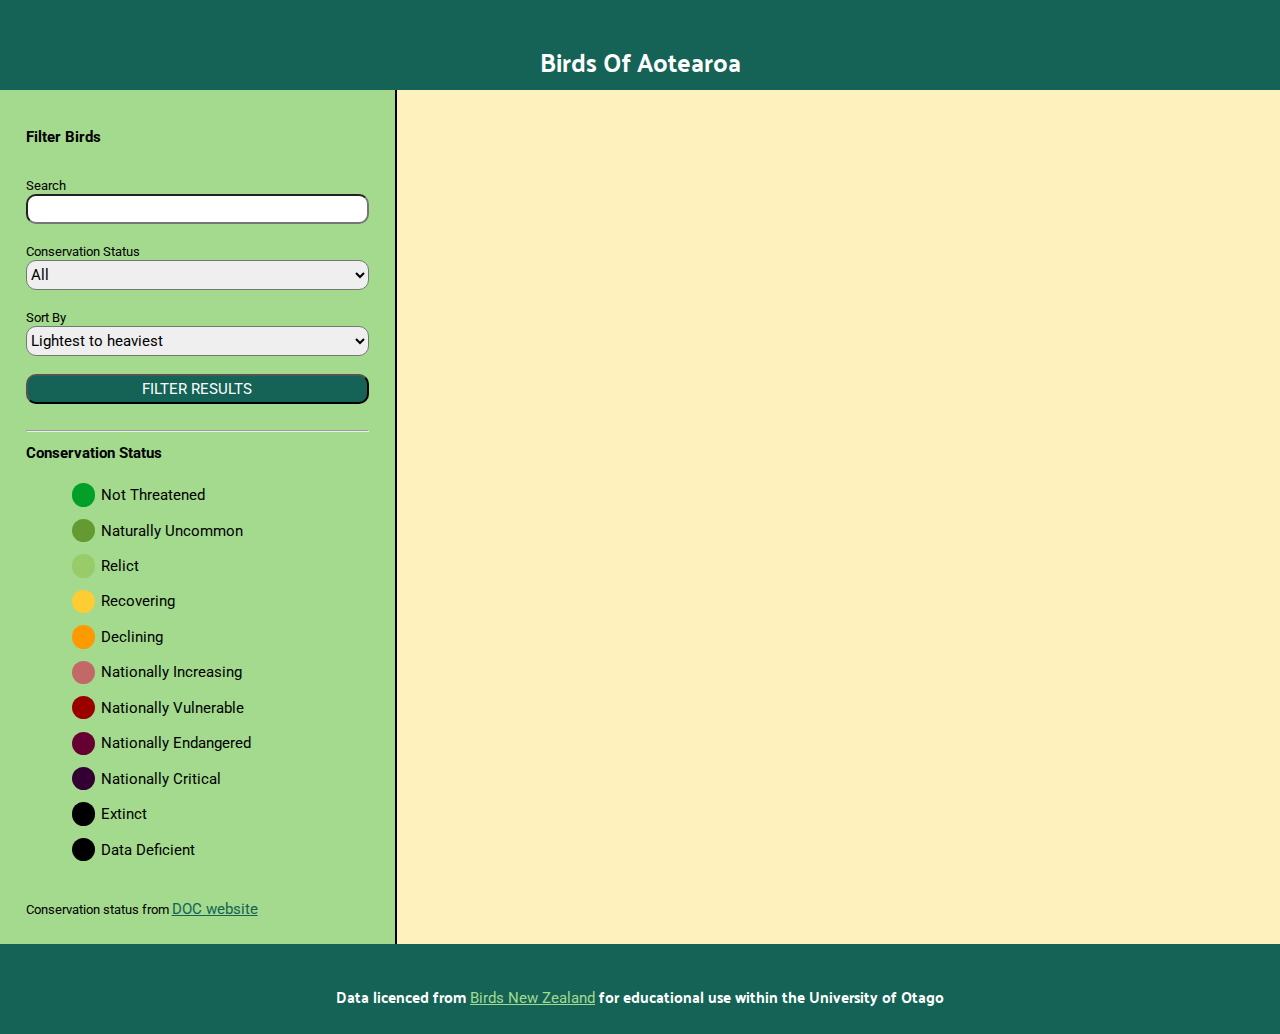
==== index-real.html @ c9251c70 "cleaning up all the code" ====
<!doctype html>

<head>
    <link rel="stylesheet" href="style-2.css">
    <title>Birds Of Aotearoa</title>
</head>

<body>
    <header>Birds Of Aotearoa</header>
    <div id="main">
        <div class="side-filter">
            <h2>Filter Birds</h2>

            <br>

            <label for="search-box">Search</label><br>
            <input type="text">

            <br><br>

            <label for="conservation-status">Conservation Status</label><br>
            <select name="conservation-status" id="conservation-status-selector">
                <option value="all">All</option>
                <option value="not-threatened">Not Threatened</option>
                <option value="naturally-uncommon">Naturally Uncommon</option>
                <option value="relict">Relict</option>
                <option value="recovering">Recovering</option>
                <option value="declining">Declining</option>
                <option value="nationally-increasing">Nationally Increasing</option>
                <option value="nationally-vulnerable">Nationally Vulnerable</option>
                <option value="nationally-endangered">Nationally Endangered</option>
                <option value="nationally-critical">Nationally Critical</option>
                <option value="extinct">Extinct</option>
                <option value="data-deficient">Data Deficient</option>
            </select>

            <br><br>

            <label for="sort-by">Sort By</label><br>
            <select name="sort-by" id="sort-by-selector">
                <option value="lightest-to-heaviest">Lightest to heaviest</option>
                <option value="heaviest-to-lightest">Heaviest to lightest</option>
                <option value="shortest-to-tallest">Shortest to tallest</option>
                <option value="tallest-to-shortest">Tallest to Shortest</option>
                <option value="alphabetical">Alphabetical</option>
            </select>

            <br><br>

            <button>FILTER RESULTS</button>

            <br><br>

            <hr>

            <h2>Conservation Status</h2>

            <ul class="conservation-status-list">
                <li>
                    <span class="badge" id="nt"></span>
                    Not Threatened
                </li>
                <li>
                    <span class="badge" id="nu"></span>
                    Naturally Uncommon
                </li>
                <li>
                    <span class="badge" id="r"></span>
                    Relict
                </li>
                <li>
                    <span class="badge" id="rec"></span>
                    Recovering
                </li>
                <li>
                    <span class="badge" id="d"></span>
                    Declining
                </li>
                <li>
                    <span class="badge" id="ni"></span>
                    Nationally Increasing
                </li>
                <li>
                    <span class="badge" id="nv"></span>
                    Nationally Vulnerable
                </li>
                <li>
                    <span class="badge" id="ne"></span>
                    Nationally Endangered
                </li>
                <li>
                    <span class="badge" id="nc"></span>
                    Nationally Critical
                </li>
                <li>
                    <span class="badge" id="ex"></span>
                    Extinct
                </li>
                <li>
                    <span class="badge" id="ex"></span>
                    Data Deficient
                </li>
            </ul>

            <br>

            <label for="conservation-location">Conservation status from <a href="https://www.doc.govt.nz">DOC website</a></label>

        </div>

        <section>

            

        </section>
    </div>
    <footer>Data licenced from <a href="https://www.birdsnz.org.nz">Birds New Zealand</a> for educational use within the
        University of Otago</footer>
</body>
---- style-2.css ----
/* 
    COLOUR PALLETTE
Dark brown - #F3C892
Lighter brown - #FFF1BD
Light Green - #A3DA8D
Darker Green - #146356

    FONTS
font-family: 'Palanquin Dark', sans-serif;
font-family: 'Roboto', sans-serif;
*/

@import url('https://fonts.googleapis.com/css2?family=Palanquin+Dark&family=Roboto&display=swap');


* {
    font-family: 'Roboto', sans-serif;
    font-size: 15px;
    box-sizing: border-box; 
   }

body {
     margin: 0;
     padding: 0;
   }

#main {
     display: flex;
     background-color: #FFF1BD;
     min-height: calc(100vh - 20vh);
   }

.side-filter {
    width: 31vw;
     background: #A3DA8D;
     order: -1;
     border-right: solid black 2px;
     margin-right: 2%;
    padding: 2% 2% 2% 2%;
   }

header, footer, article, nav, aside {
     padding: 1em;
   }

header, footer {
    height: 10vh;
    background: #146356;
    padding: 3%;
    color: white;
    text-align: center;
    font-family: 'Palanquin Dark', sans-serif;
   }

header{
    font-size: 25px;
   }

a{
    color: #A3DA8D;
}

/* SIDEBAR STYLING */

.side-filter a{
    color: #146356;
}

label{
    font-size: 12.5px;
}

input, select, button{
    width: 100%;
    border-radius: 10px;
    height: 30px;
}

button{
    background-color: #146356;
    color: white;
}

.conservation-status-list li {
    display: flex;
    align-items: center;
    padding: 2%;
}

.badge {
    border-radius: 50%;
    padding: 4%;
}
span {
    margin-right: 2%;
}

   /* CONSERVATION LABEL COLOURS */

#nt {
    background-color: #02a028;
}

#nu {
    background-color: #649a31;
}

#r {
    background-color: #99cb68;
}

#rec {
    background-color: #fecc33;
}

#d {
    background-color: #fe9a01;
}

#ni {
    background-color: #c26967;
}

#nv {
    background-color: #9b0000;
}

#ne {
    background-color: #660032;
}

#nc {
    background-color: #320033;
}

#ex {
    background-color: black;
}
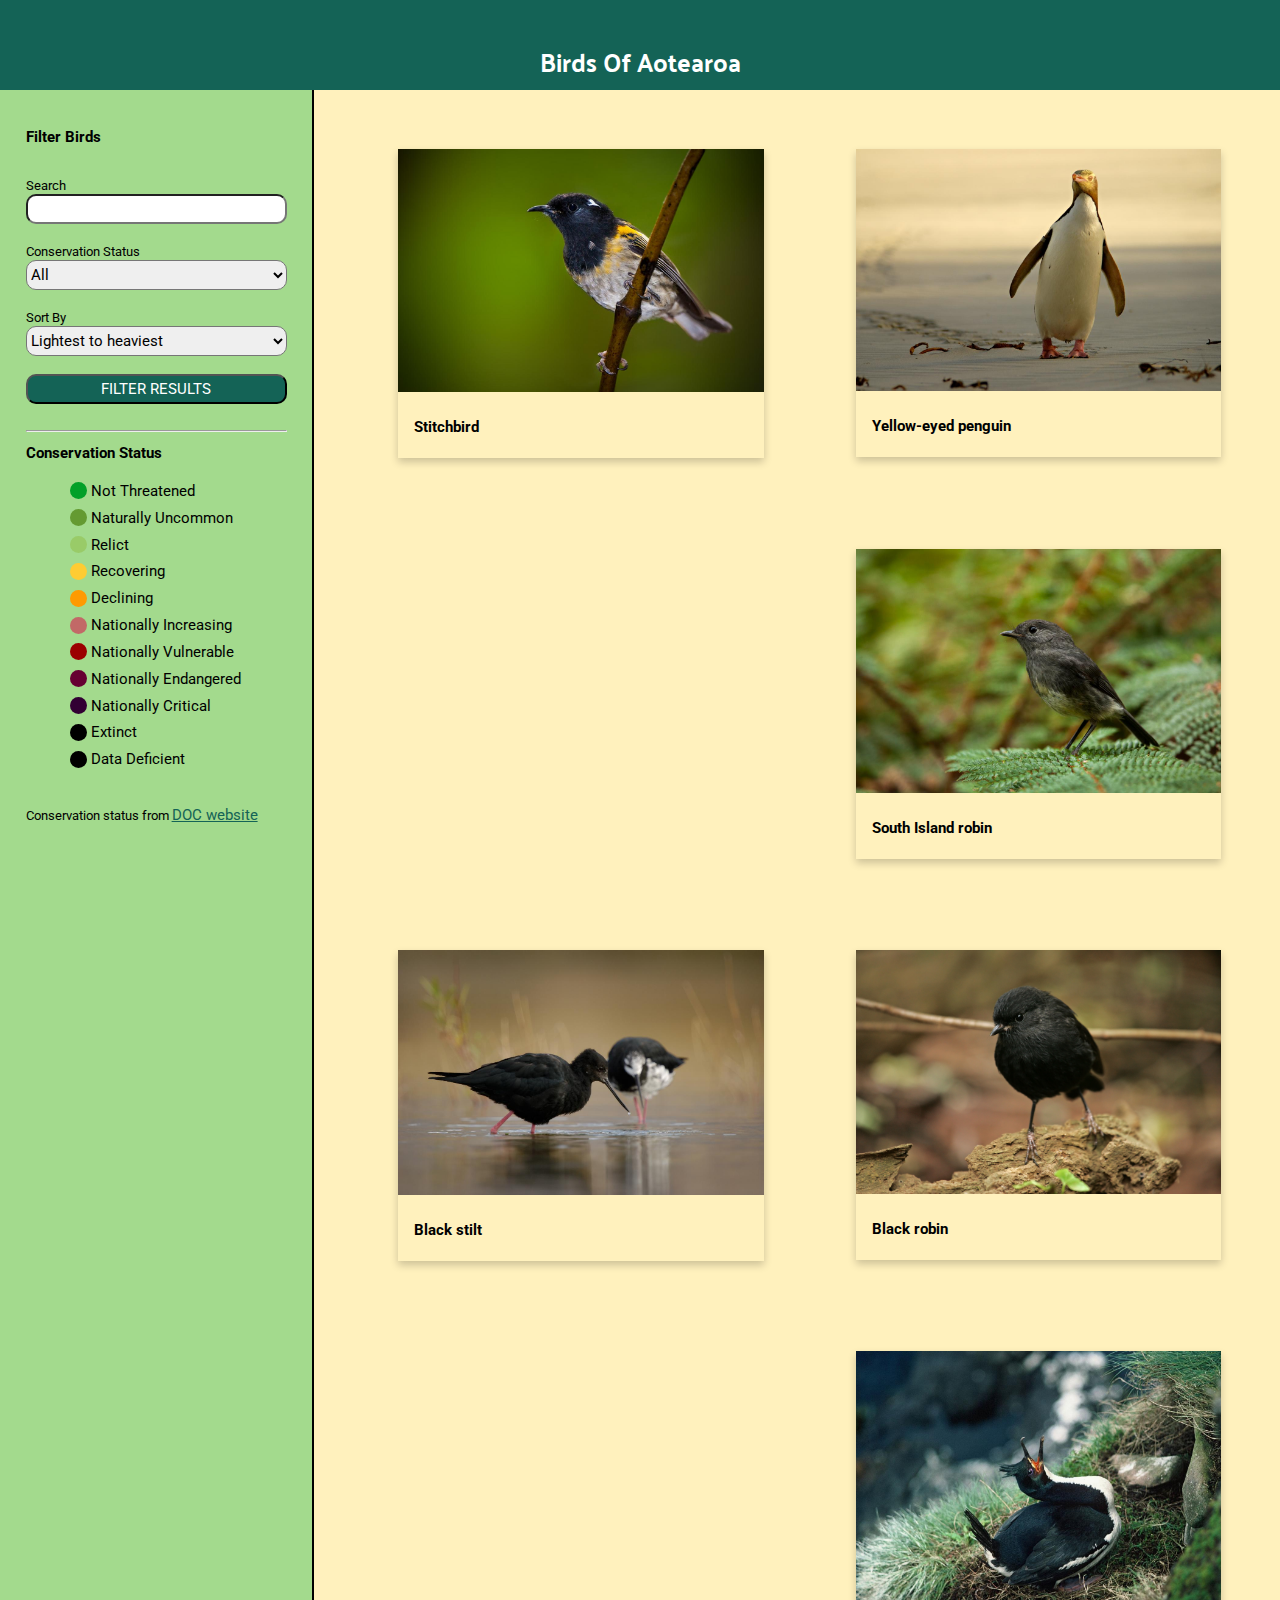
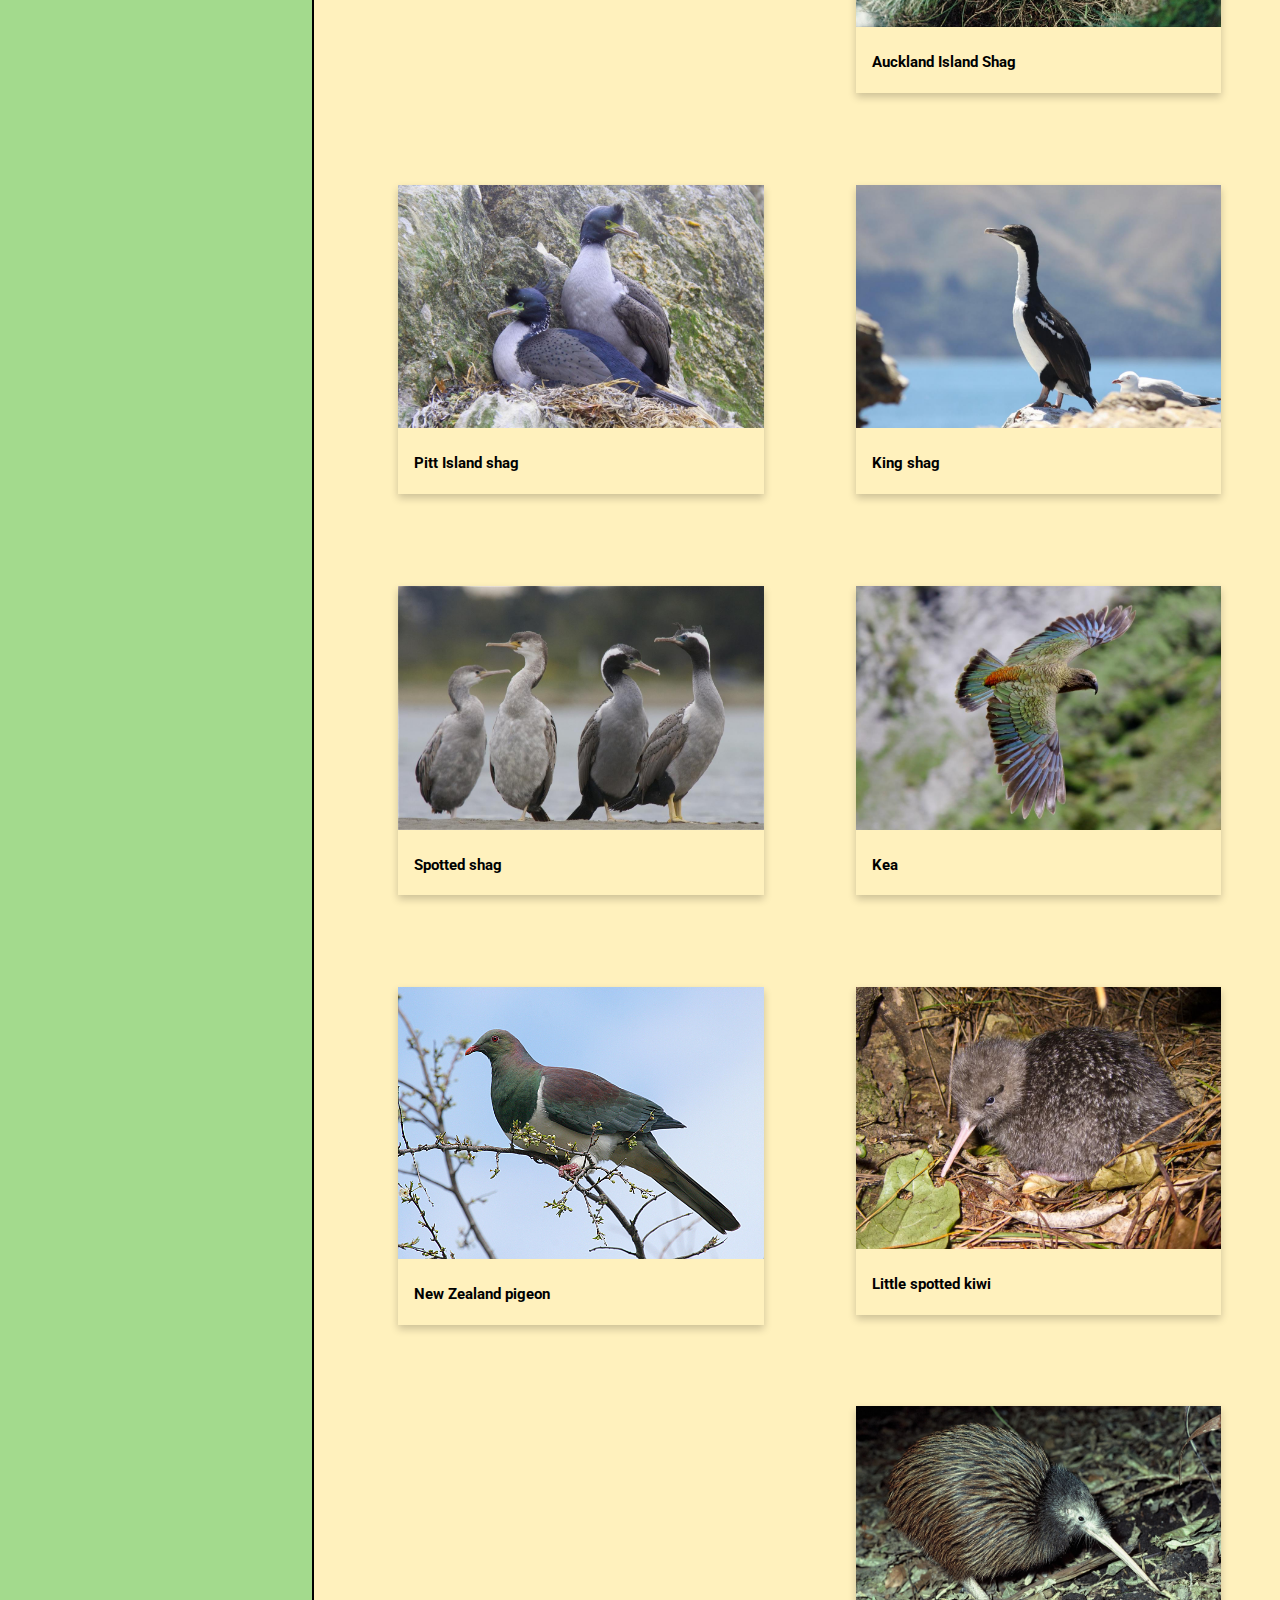
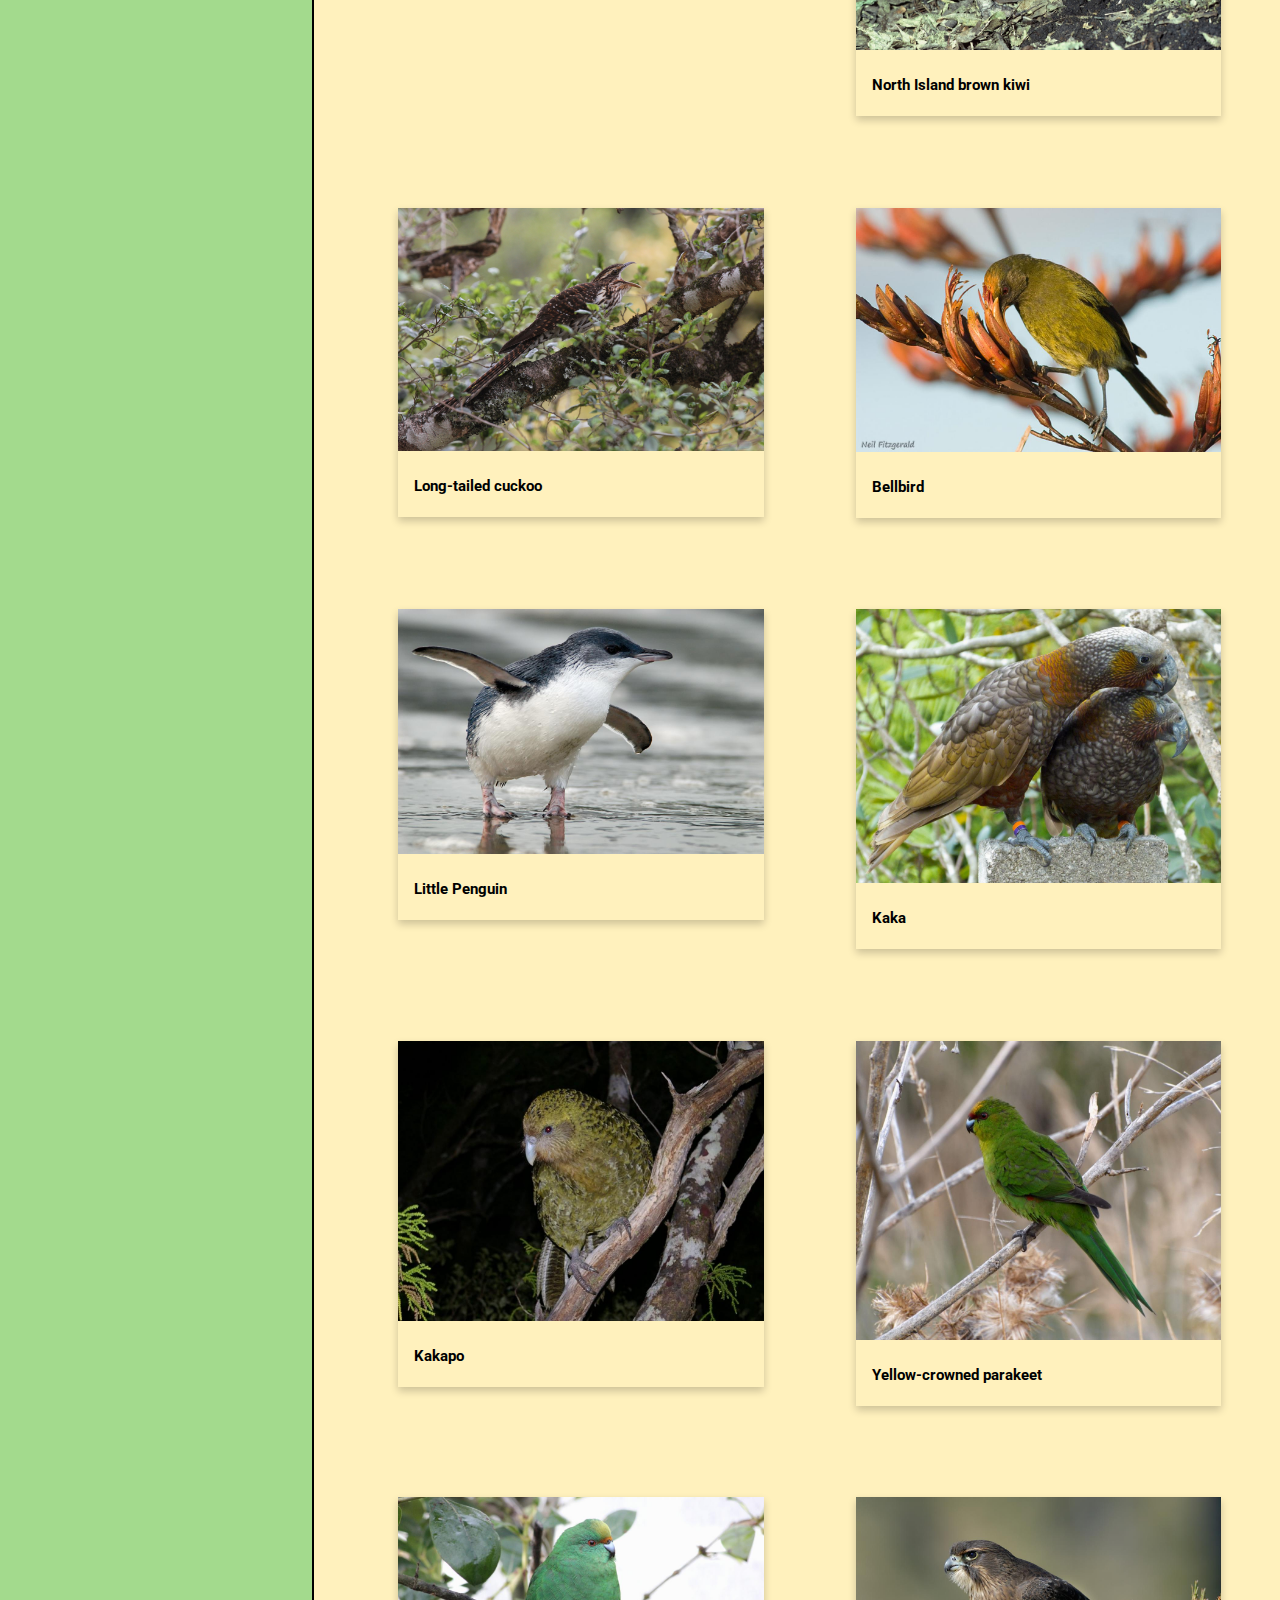
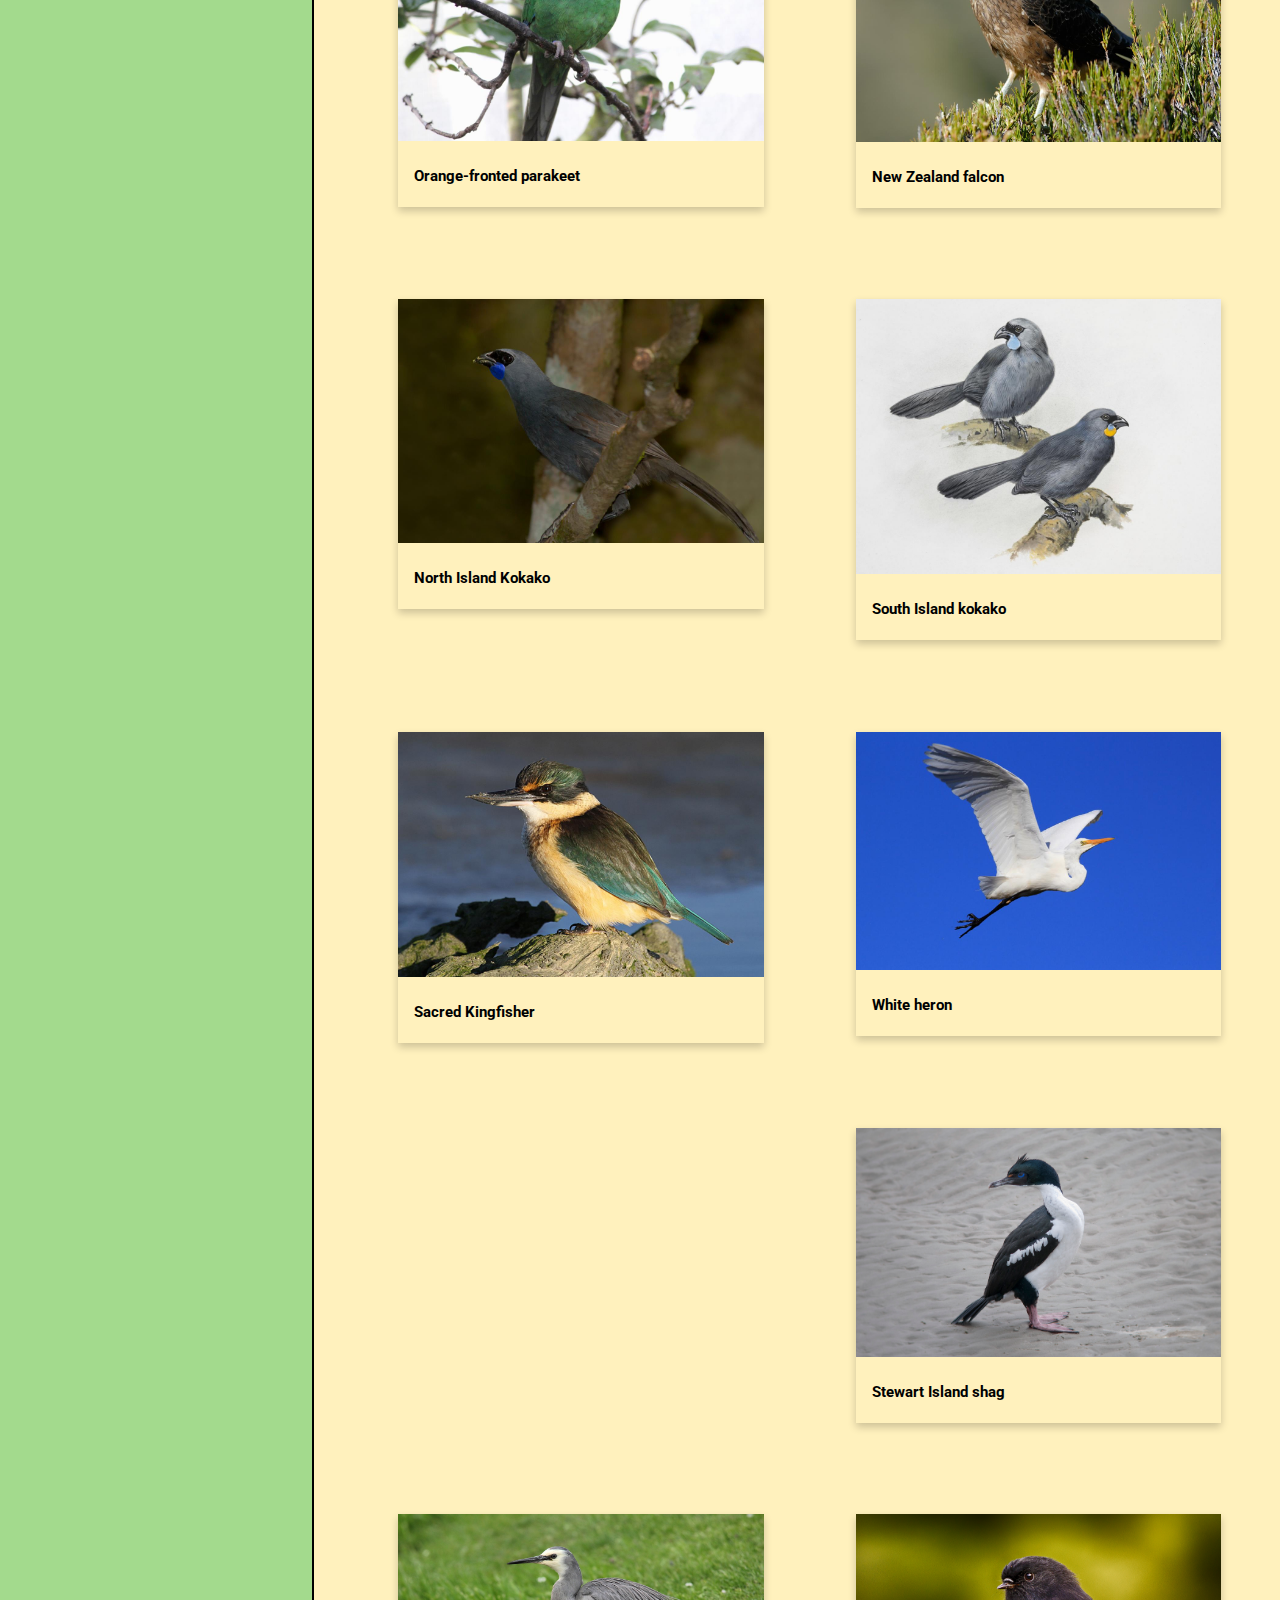
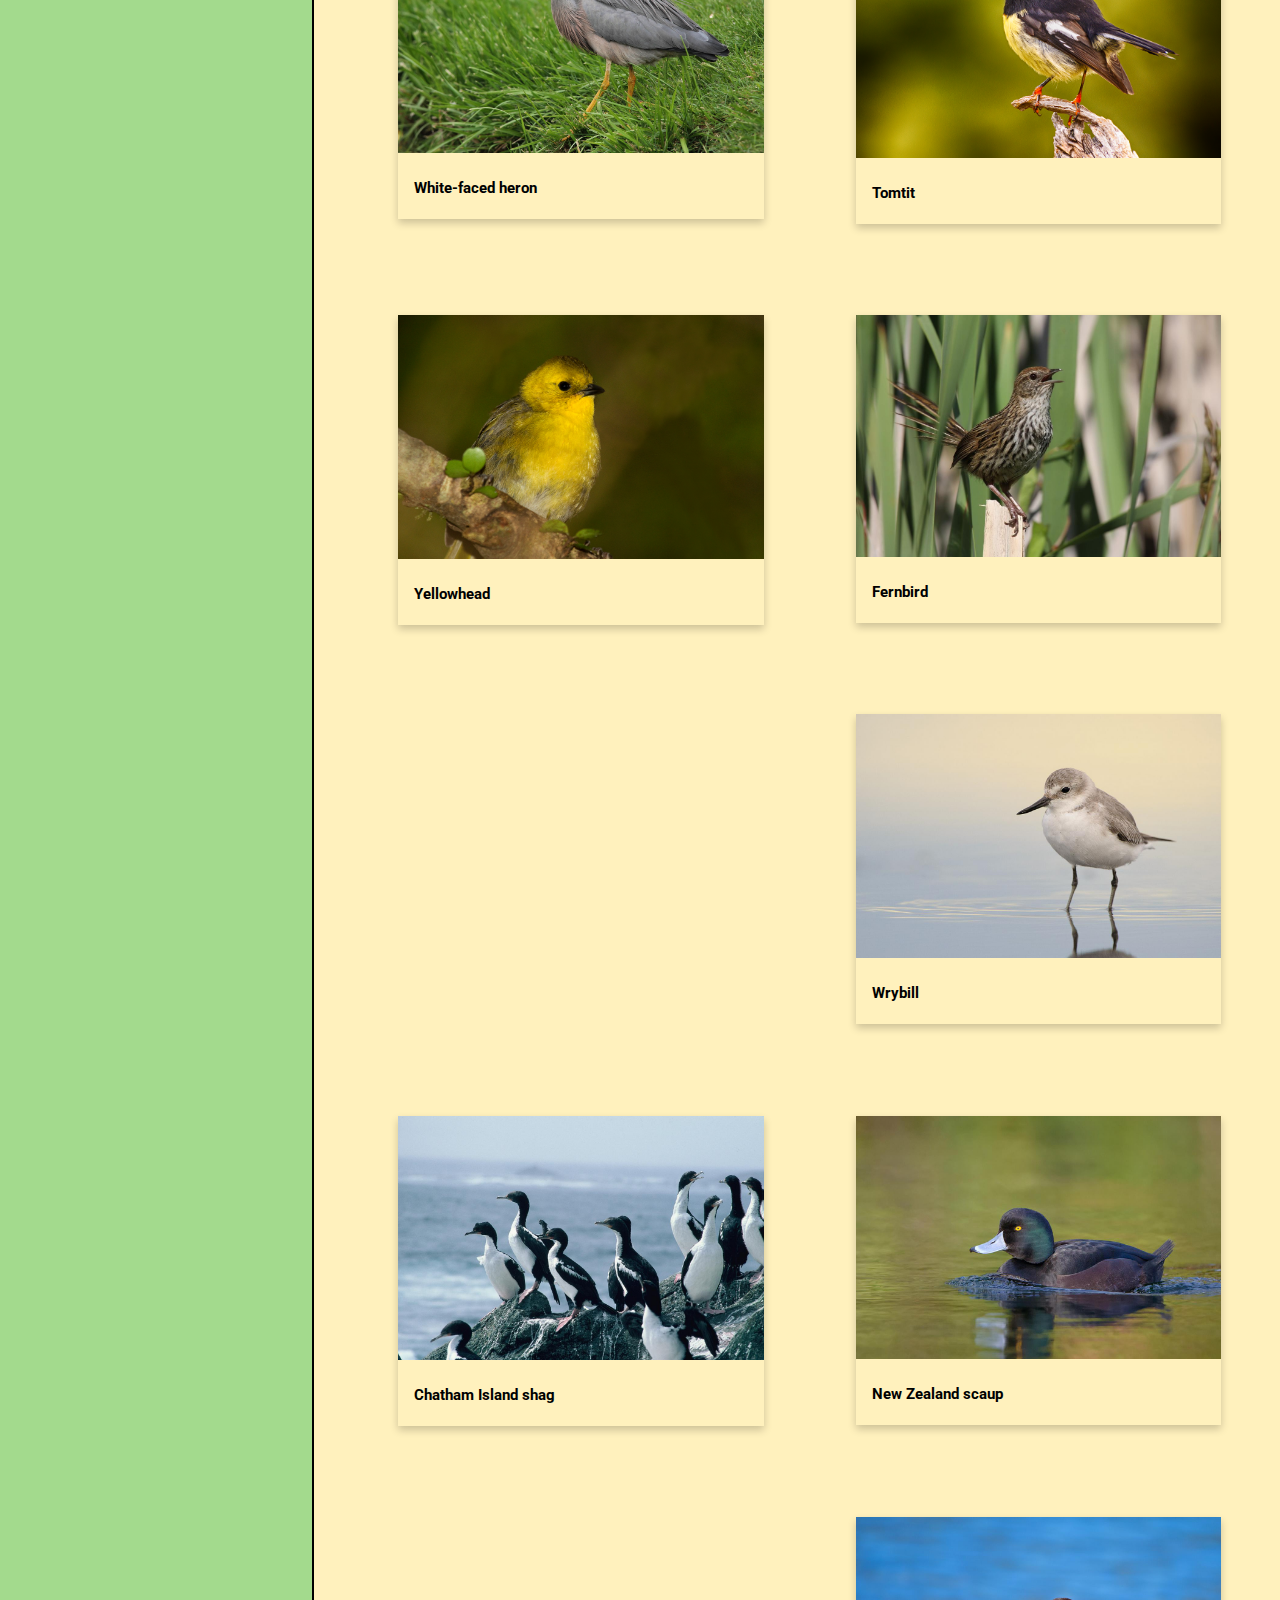
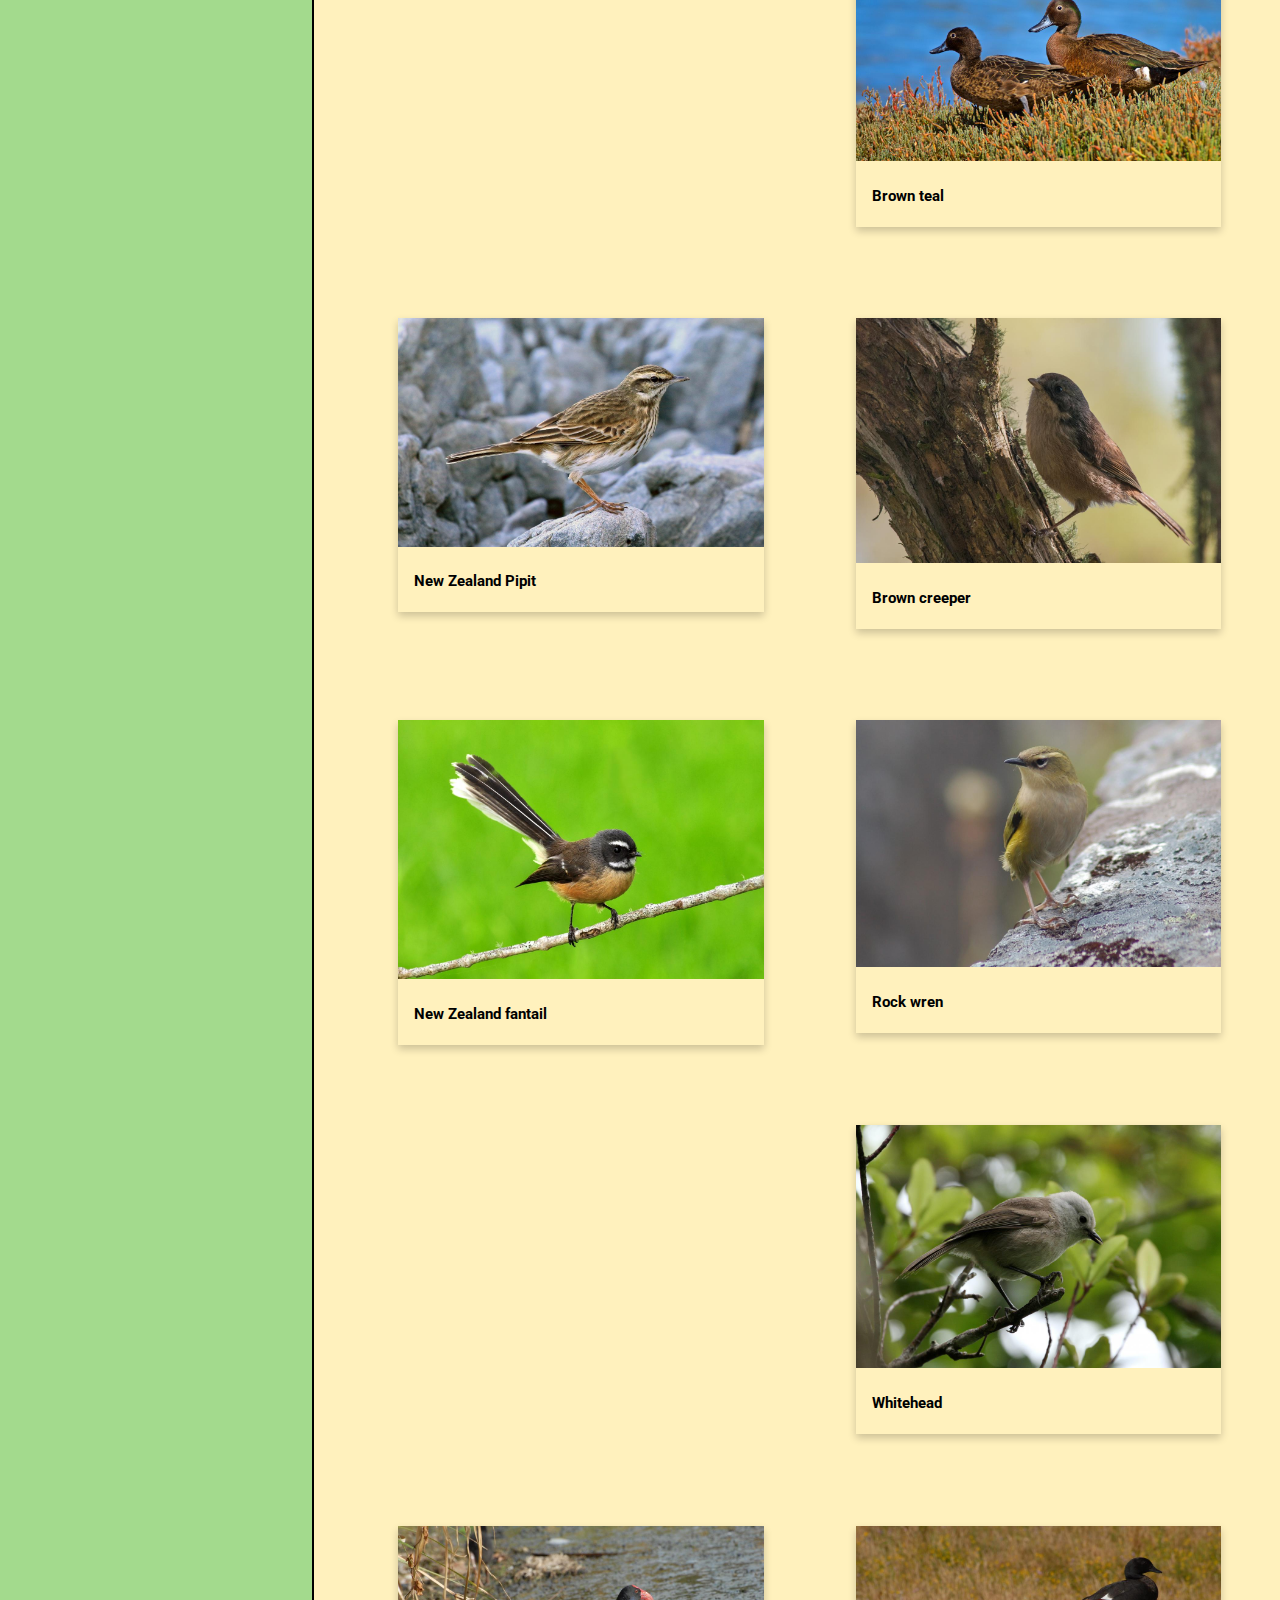
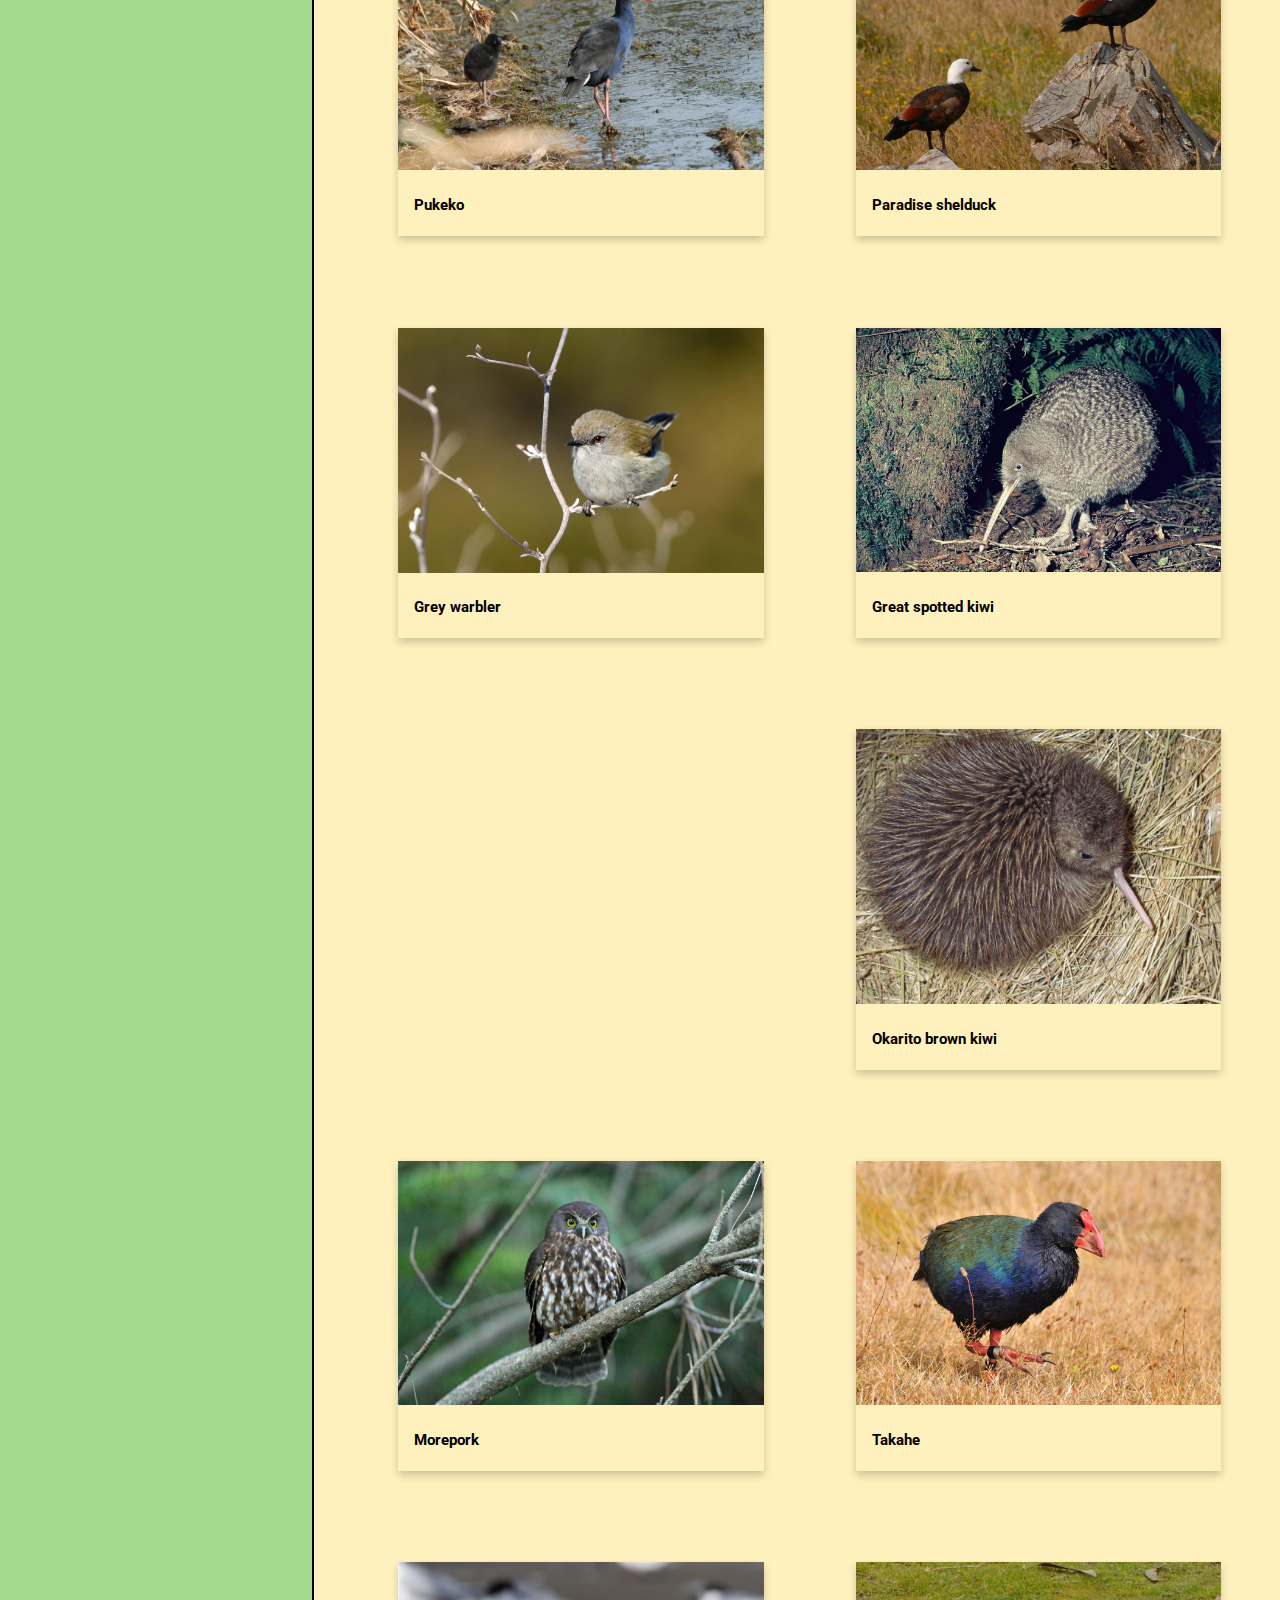
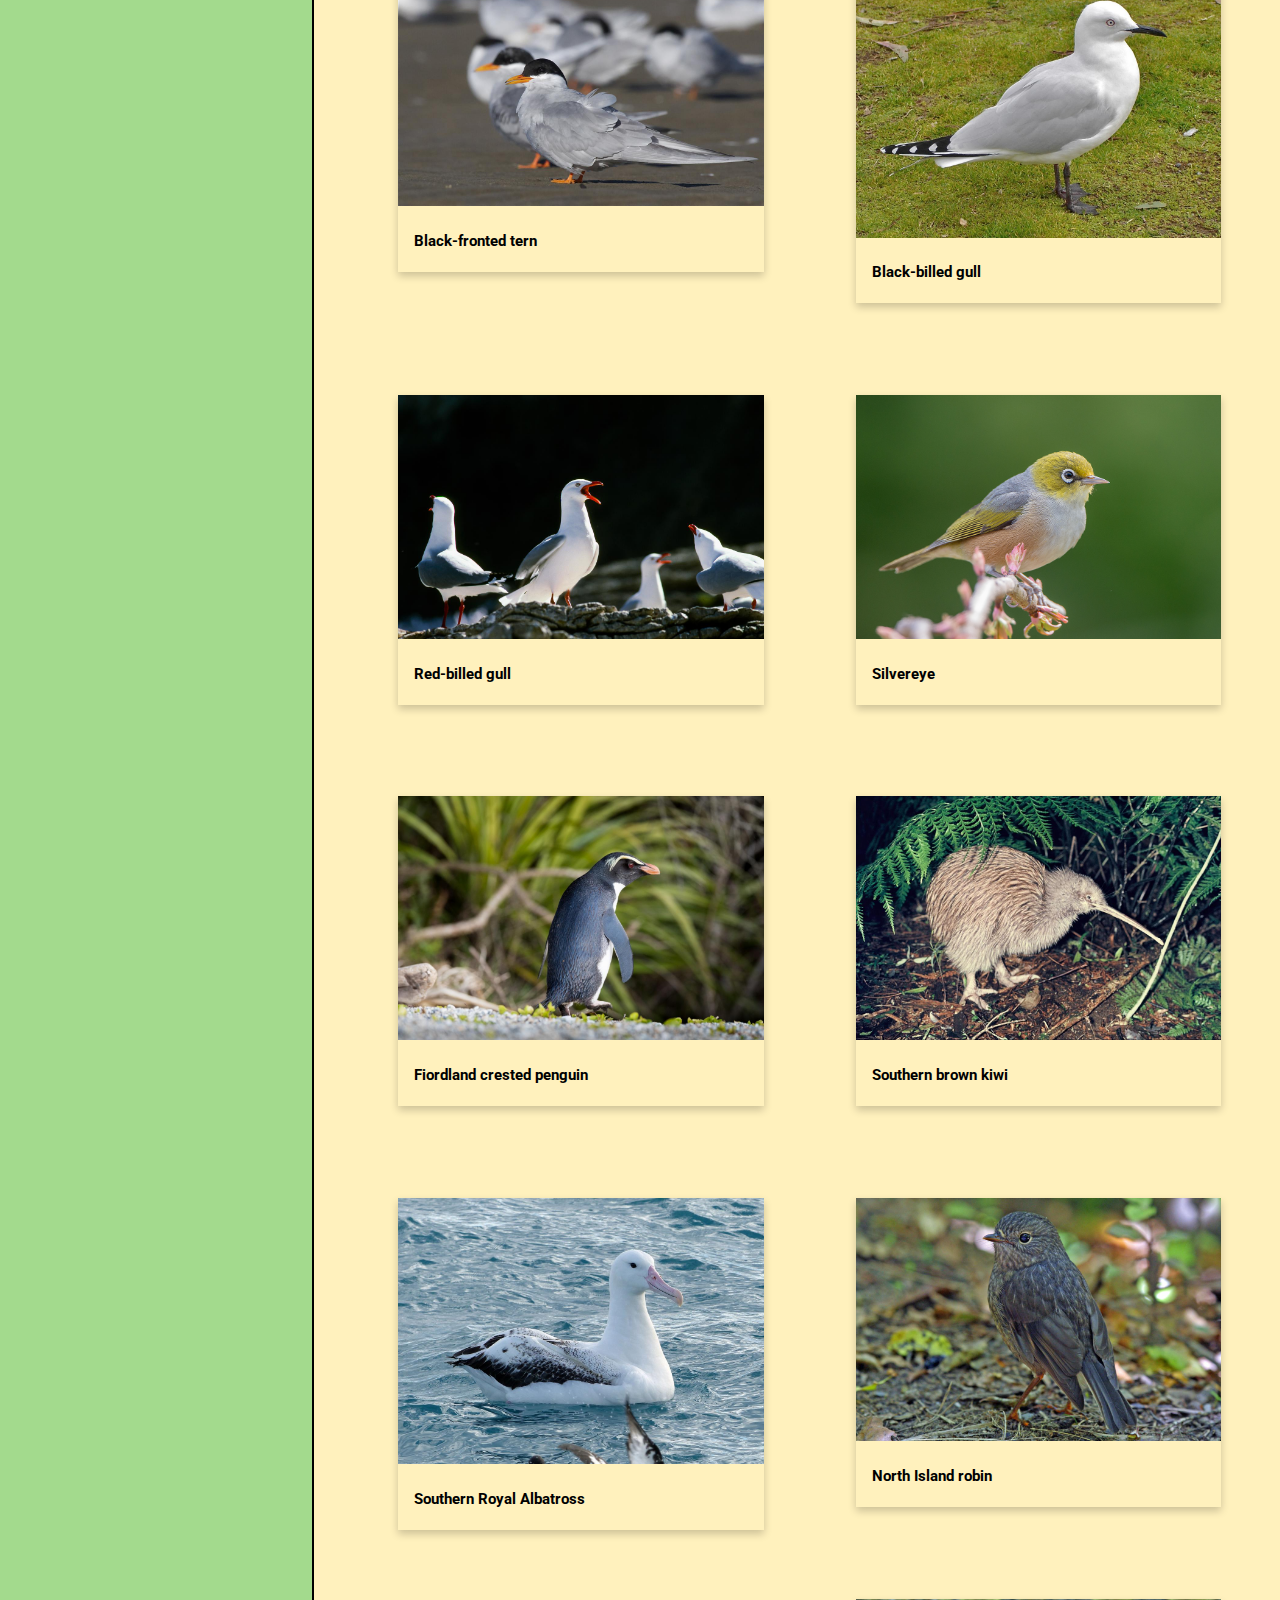
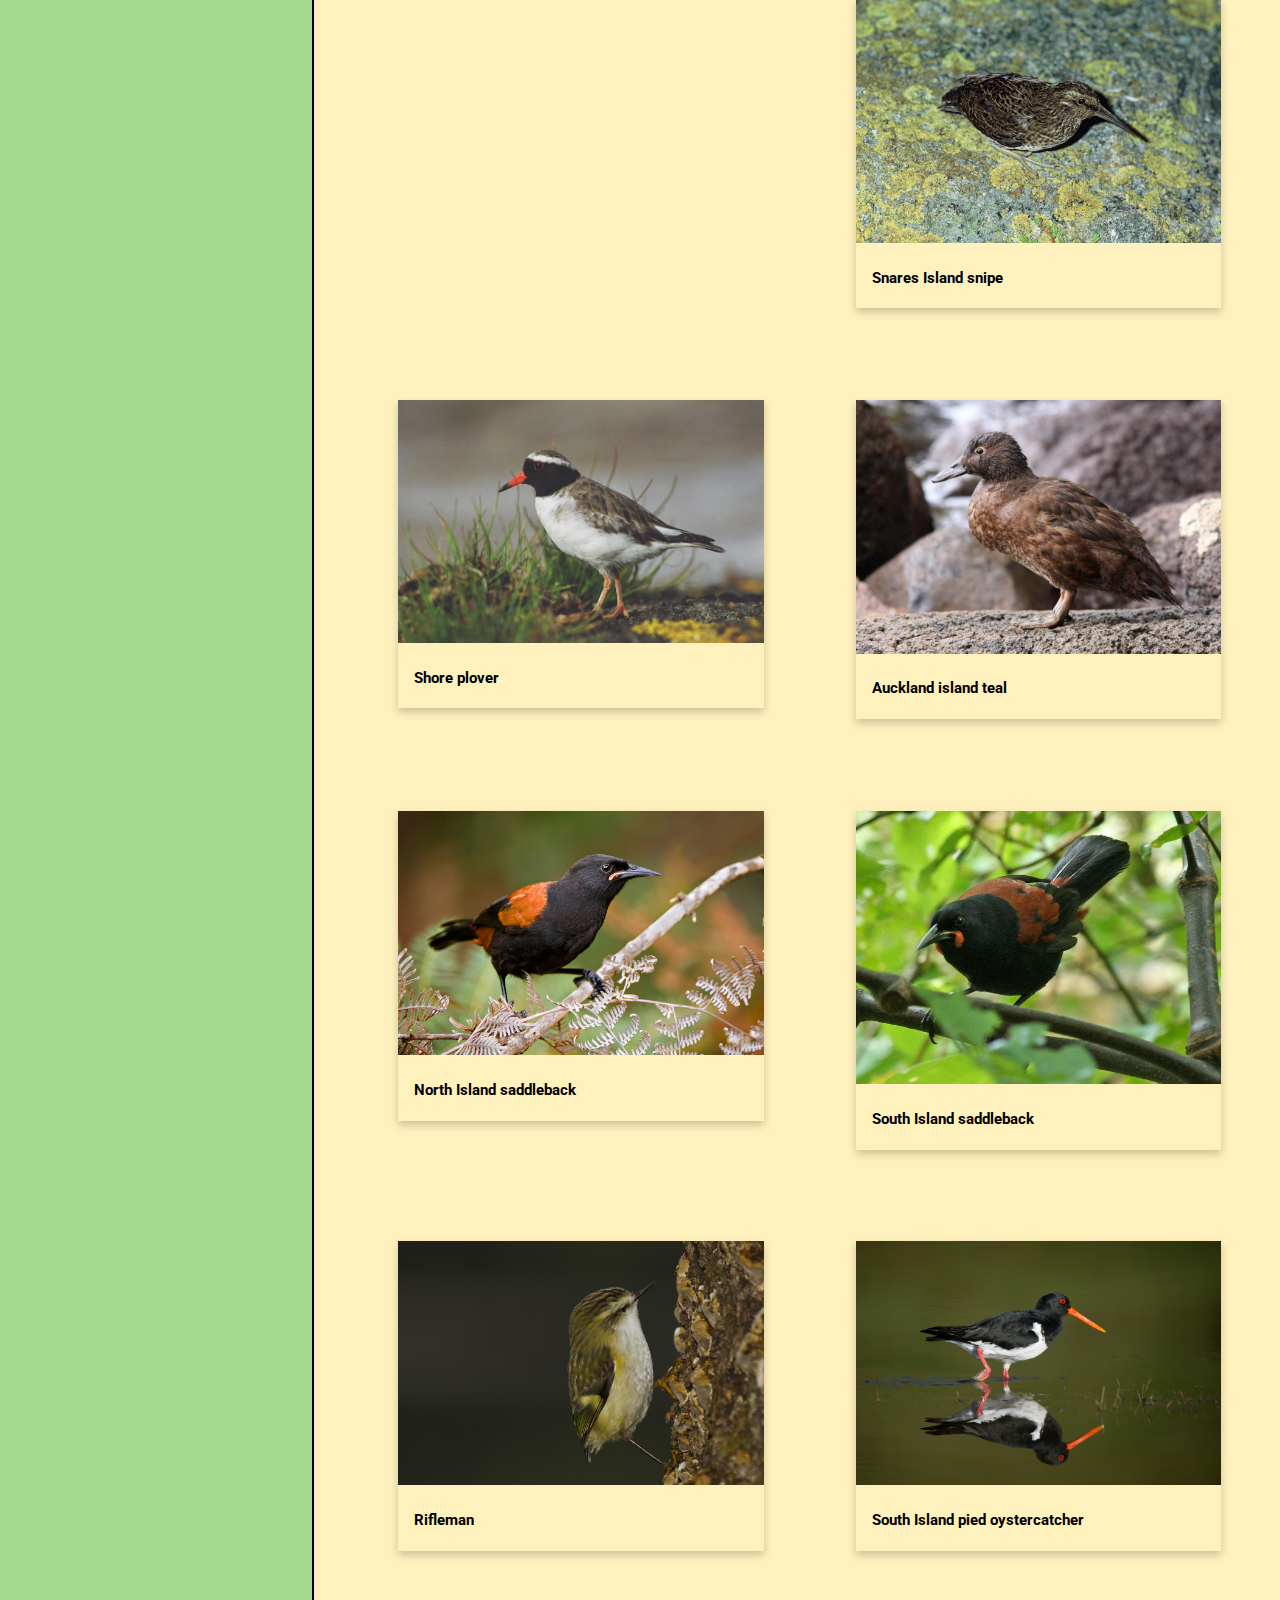
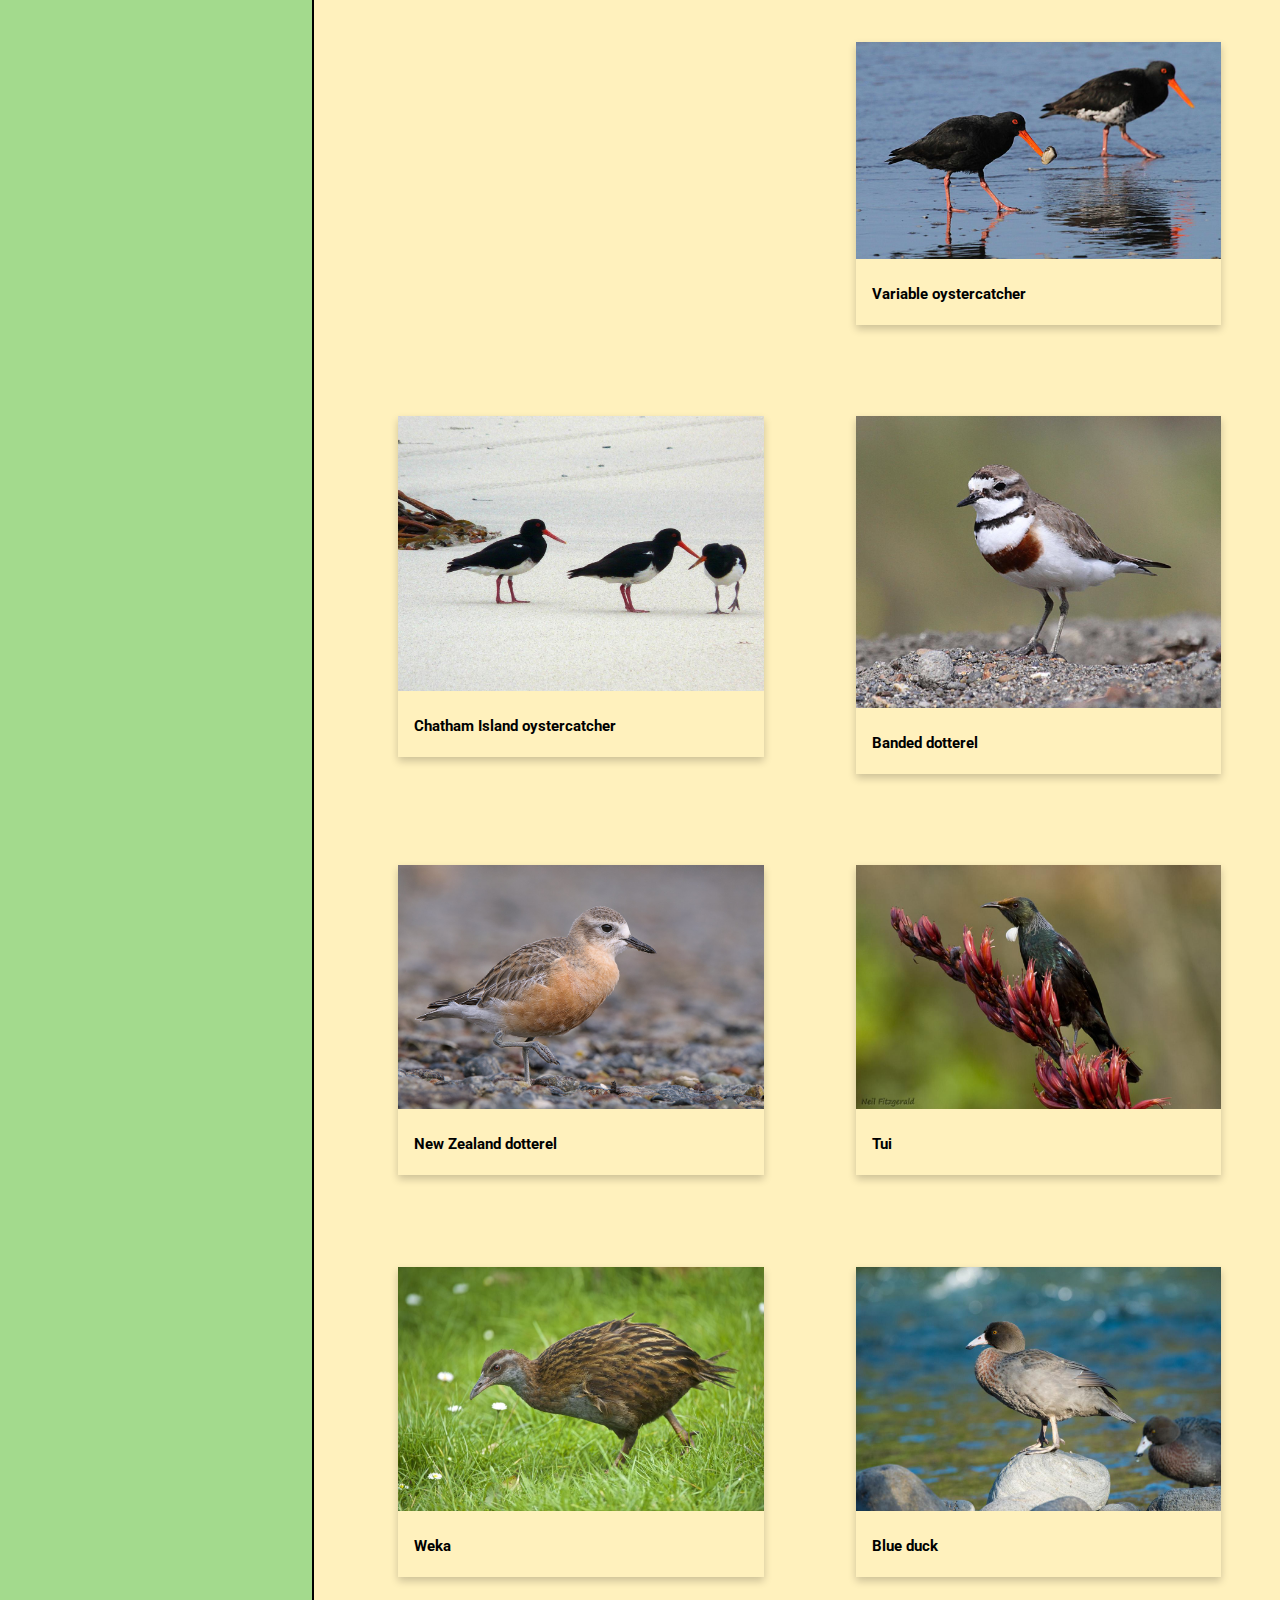
==== commit 9a224f0f: "got the json/js working" ====
--- a/index-real.html
+++ b/index-real.html
@@ -1,7 +1,8 @@
 <!doctype html>
 
 <head>
-    <link rel="stylesheet" href="style-2.css">
+    <link rel="stylesheet" href="style-2real.css">
+    <script src="script.js"></script>
     <title>Birds Of Aotearoa</title>
 </head>
 
@@ -108,9 +109,7 @@
 
         </div>
 
-        <section>
-
-            
+        <section>          
 
         </section>
     </div>
--- a/style-2real.css
+++ b/style-2real.css
@@ -0,0 +1,177 @@
+/* 
+    COLOUR PALLETTE
+Dark brown - #F3C892
+Lighter brown - #FFF1BD
+Light Green - #A3DA8D
+Darker Green - #146356
+
+    FONTS
+font-family: 'Palanquin Dark', sans-serif;
+font-family: 'Roboto', sans-serif;
+*/
+
+@import url('https://fonts.googleapis.com/css2?family=Palanquin+Dark&family=Roboto&display=swap');
+
+
+* {
+    font-family: 'Roboto', sans-serif;
+    font-size: 15px;
+    box-sizing: border-box;
+}
+
+body {
+    margin: 0;
+    padding: 0;
+}
+
+#main {
+    display: flex;
+    background-color: #FFF1BD;
+    min-height: calc(100vh - 20vh);
+}
+
+.side-filter {
+    width: 25%;
+    background: #A3DA8D;
+    border-right: solid black 2px;
+    margin-right: 2%;
+    padding: 2% 2% 2% 2%;
+}
+
+header,
+footer,
+article,
+nav,
+aside {
+    padding: 1em;
+}
+
+header,
+footer {
+    height: 10vh;
+    background: #146356;
+    padding: 3%;
+    color: white;
+    text-align: center;
+    font-family: 'Palanquin Dark', sans-serif;
+}
+
+header {
+    font-size: 25px;
+}
+
+a {
+    color: #A3DA8D;
+}
+
+section{
+    width: 75%;
+}
+/* SIDEBAR STYLING */
+
+.side-filter a {
+    color: #146356;
+}
+
+label {
+    font-size: 12.5px;
+}
+
+input,
+select,
+button {
+    width: 100%;
+    border-radius: 10px;
+    height: 30px;
+}
+
+button {
+    background-color: #146356;
+    color: white;
+}
+
+.conservation-status-list li {
+    display: flex;
+    align-items: center;
+    padding: 2%;
+}
+
+.badge {
+    border-radius: 50%;
+    padding: 4%;
+}
+
+span {
+    margin-right: 2%;
+}
+
+section {
+    padding: 1%;
+}
+
+/* CONSERVATION LABEL COLOURS */
+
+#nt {
+    background-color: #02a028;
+}
+
+#nu {
+    background-color: #649a31;
+}
+
+#r {
+    background-color: #99cb68;
+}
+
+#rec {
+    background-color: #fecc33;
+}
+
+#d {
+    background-color: #fe9a01;
+}
+
+#ni {
+    background-color: #c26967;
+}
+
+#nv {
+    background-color: #9b0000;
+}
+
+#ne {
+    background-color: #660032;
+}
+
+#nc {
+    background-color: #320033;
+}
+
+#ex {
+    background-color: black;
+}
+
+/* CARDS STYLING */
+
+img {
+    width: 100%;
+}
+
+.card {
+    /* Add shadows to create the "card" effect */
+    box-shadow: 0 4px 8px 0 rgba(0, 0, 0, 0.2);
+    transition: 0.3s;
+    width: 40%;
+    float: left;
+    margin: 5%;
+}
+
+/* On mouse-over, add a deeper shadow */
+.card:hover {
+    box-shadow: 0 8px 16px 0 rgba(0, 0, 0, 0.2);
+}
+
+/* Add some padding inside the card container */
+.container {
+    padding: 2px 16px;
+}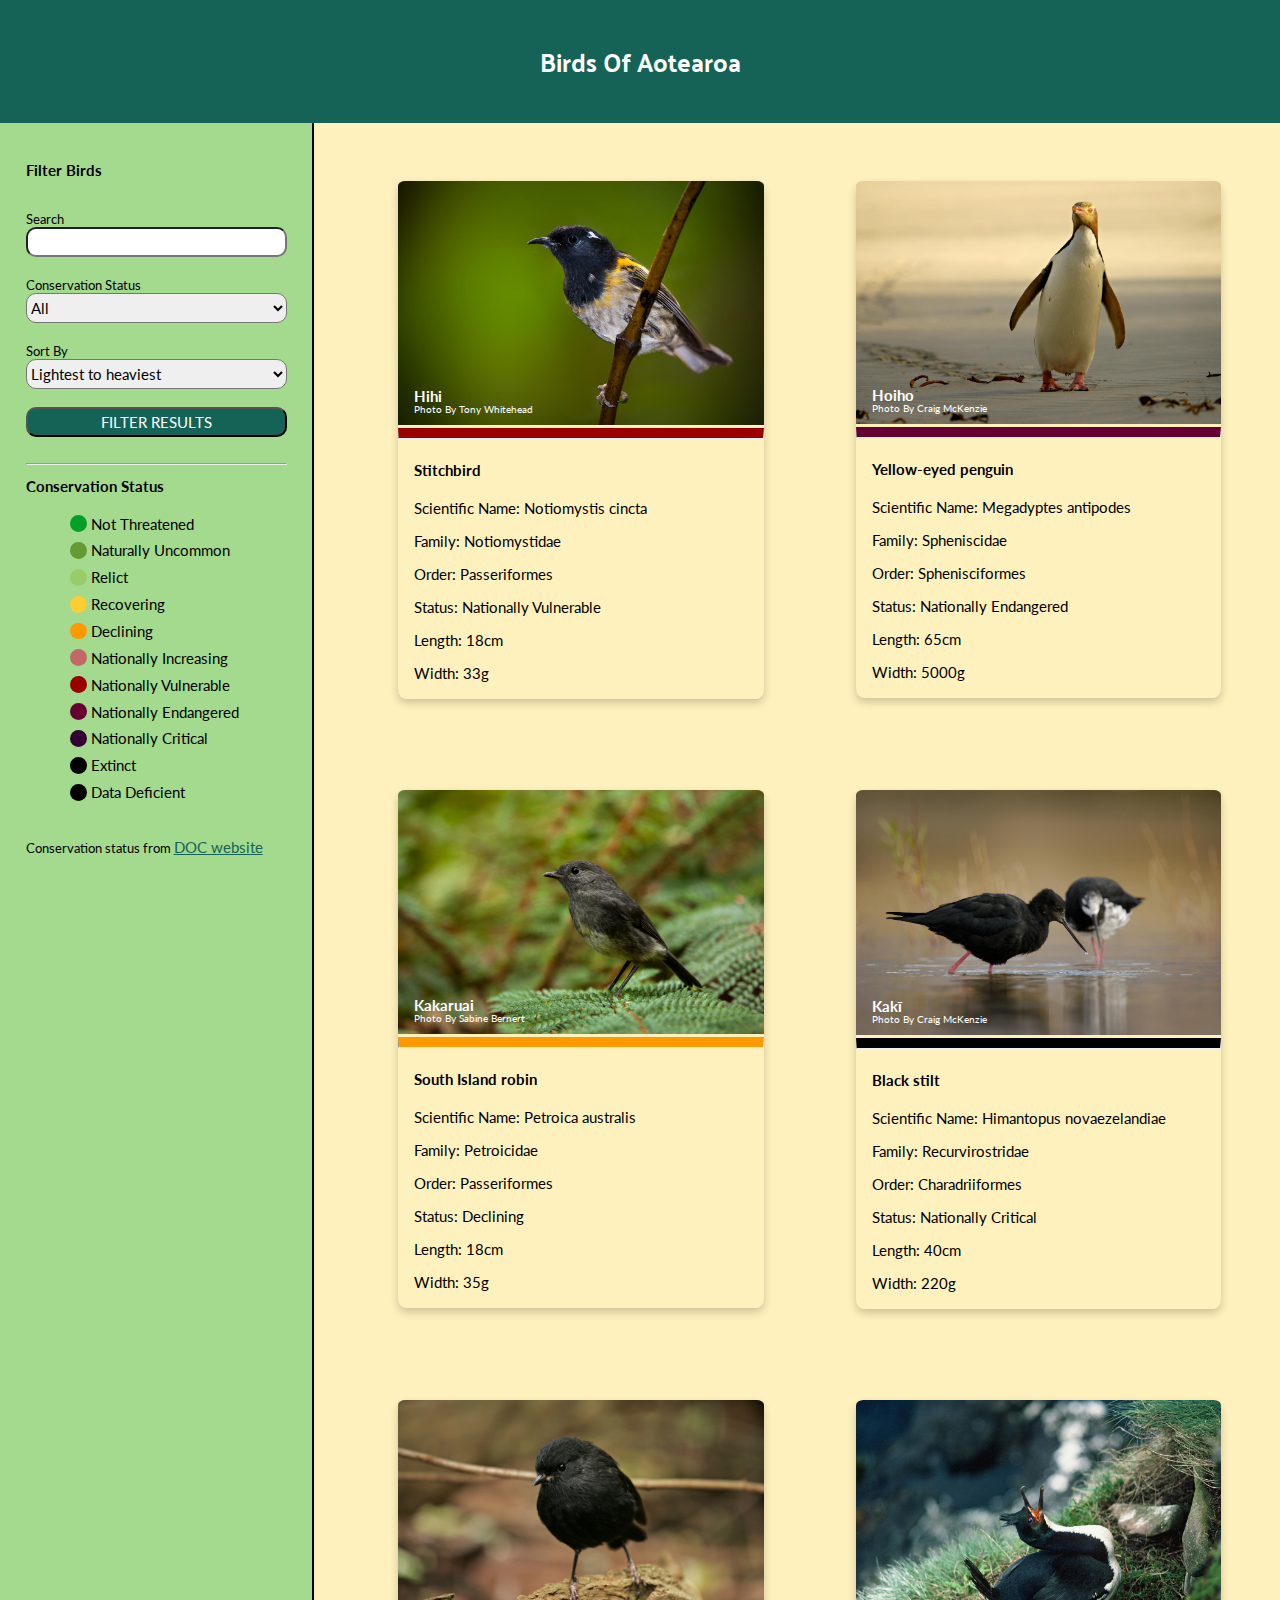
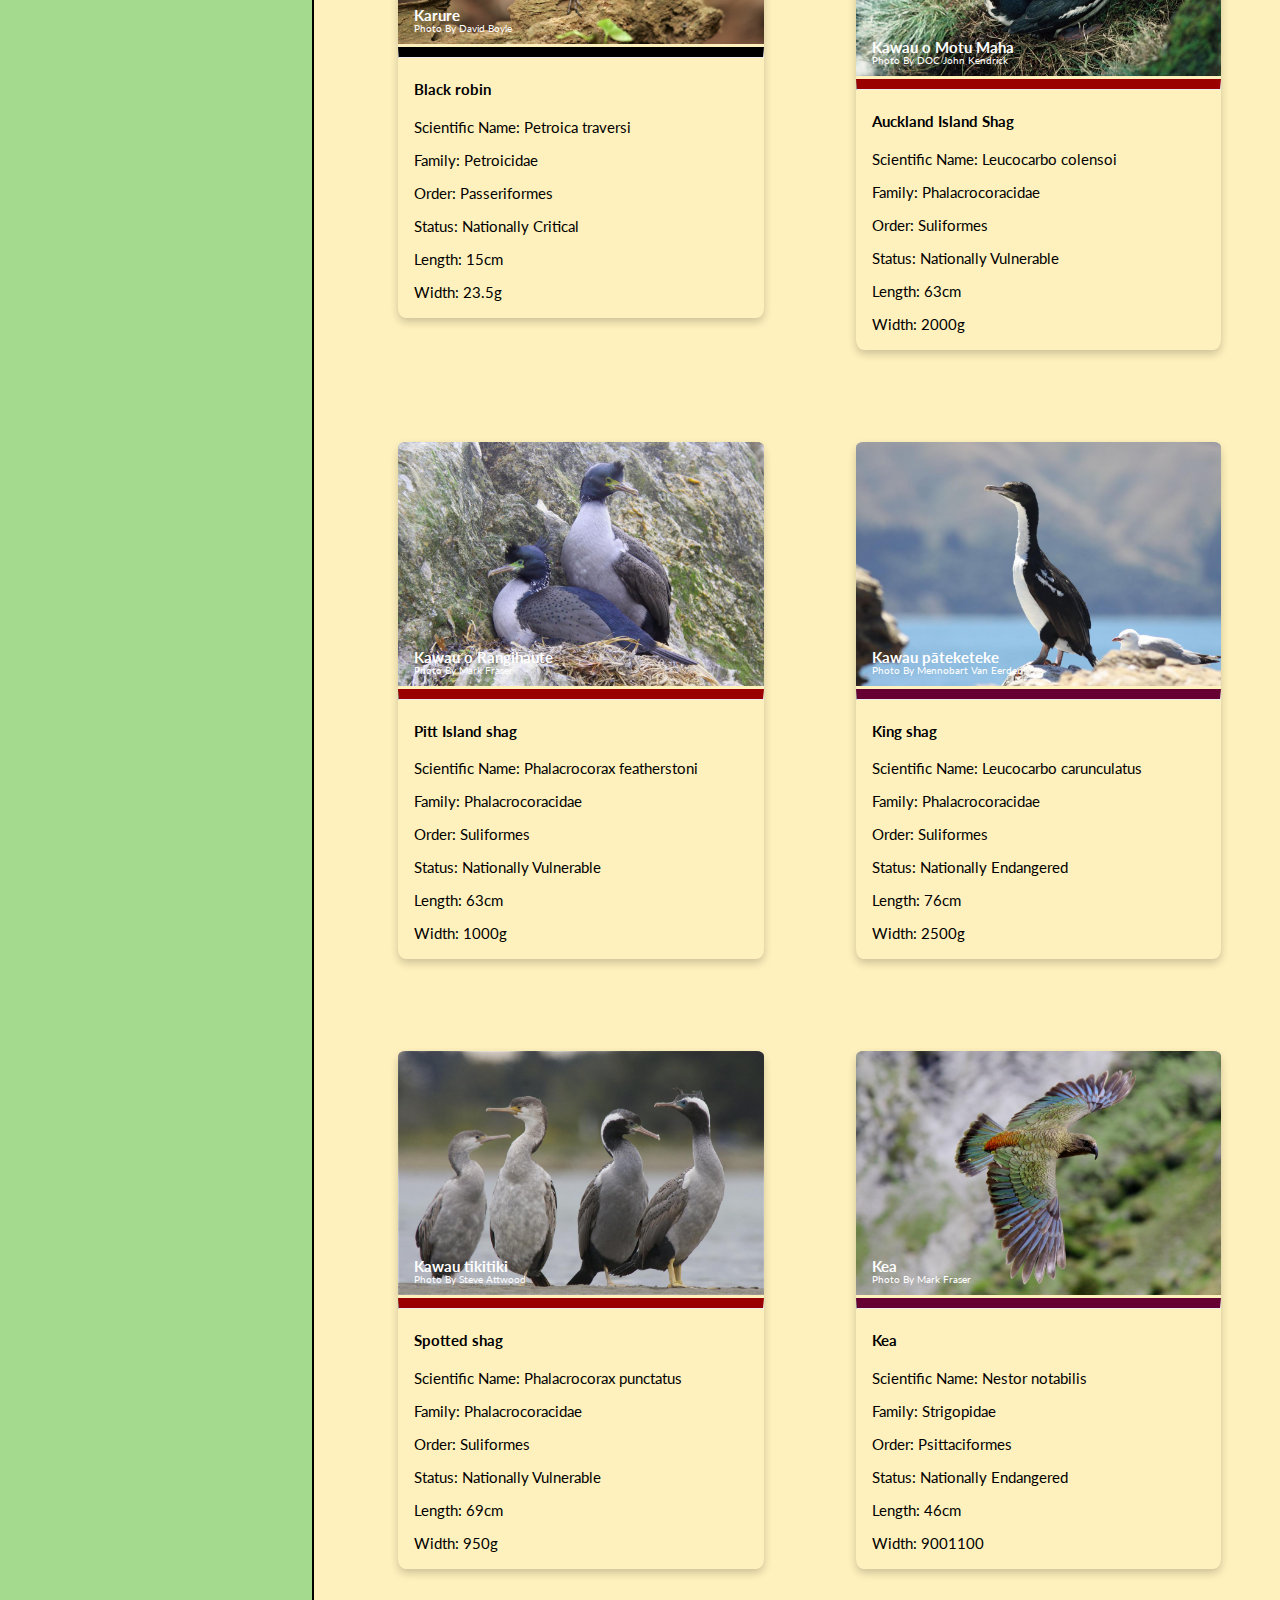
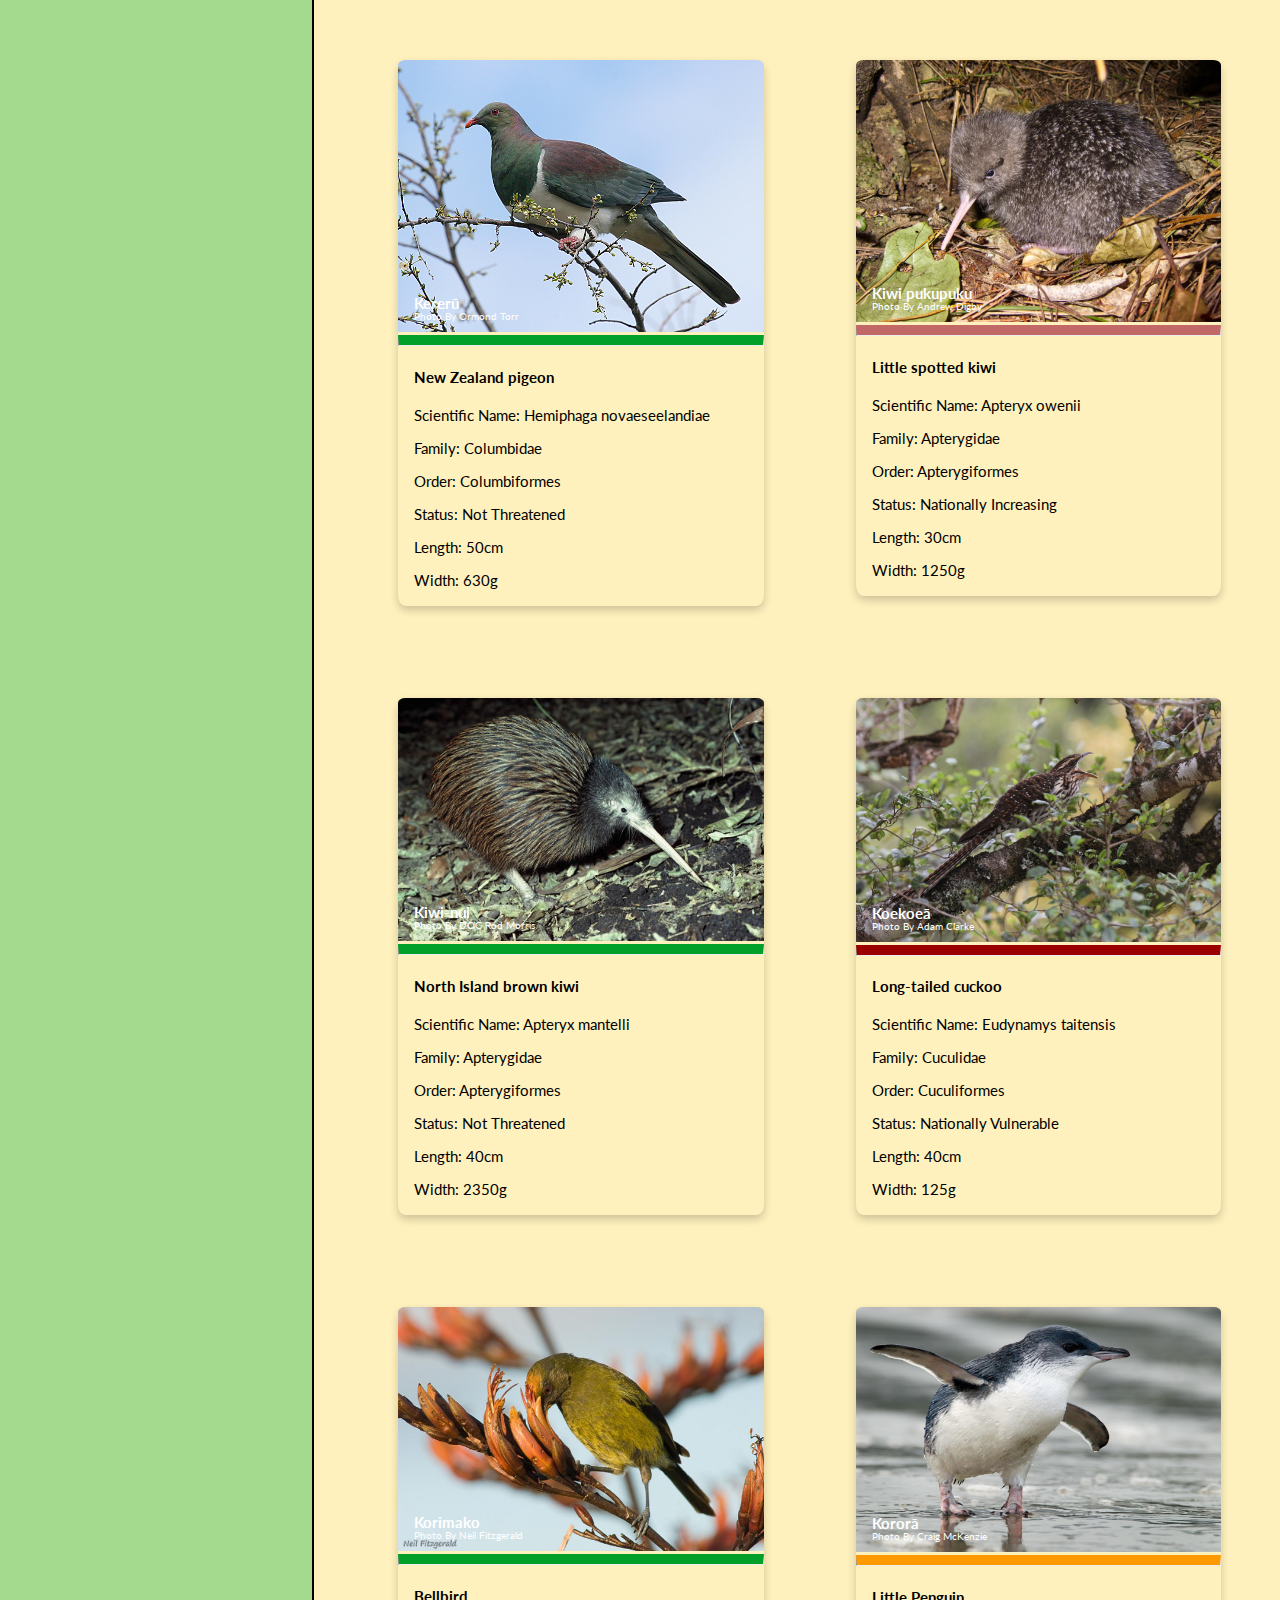
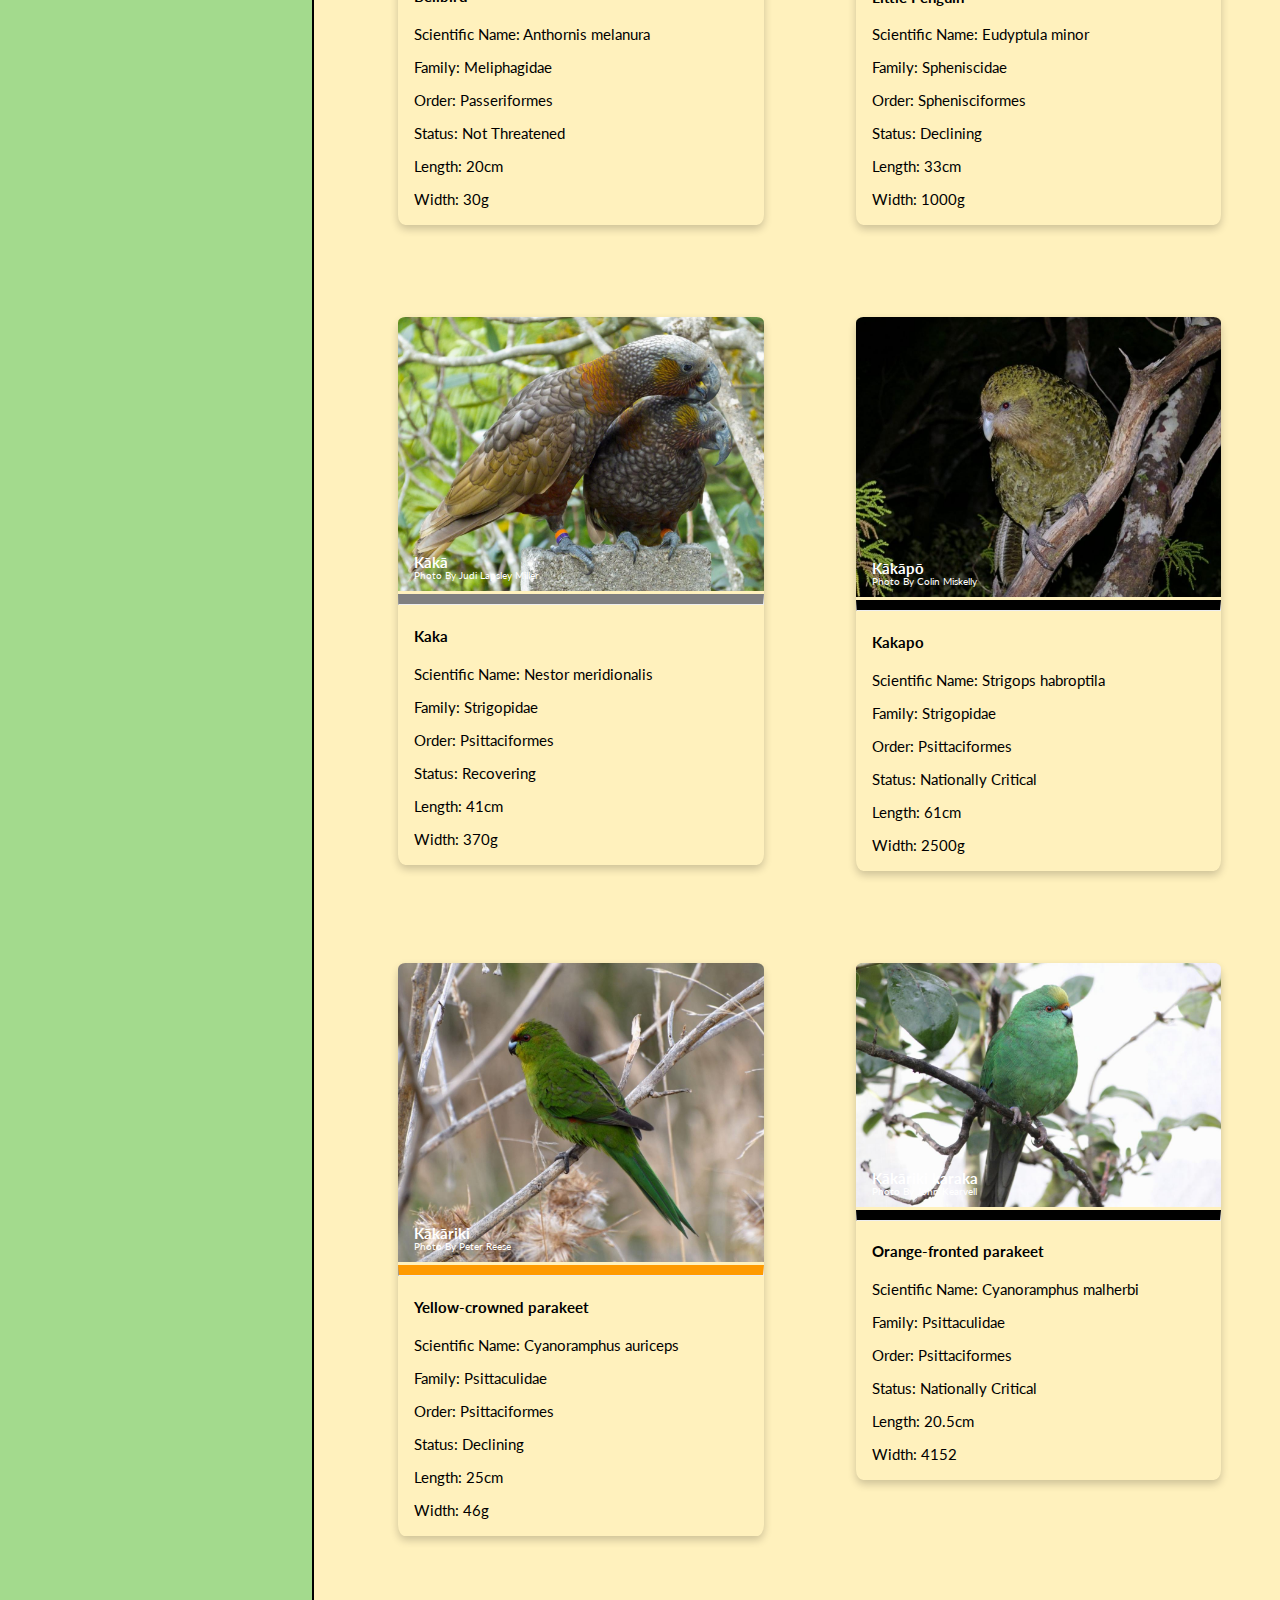
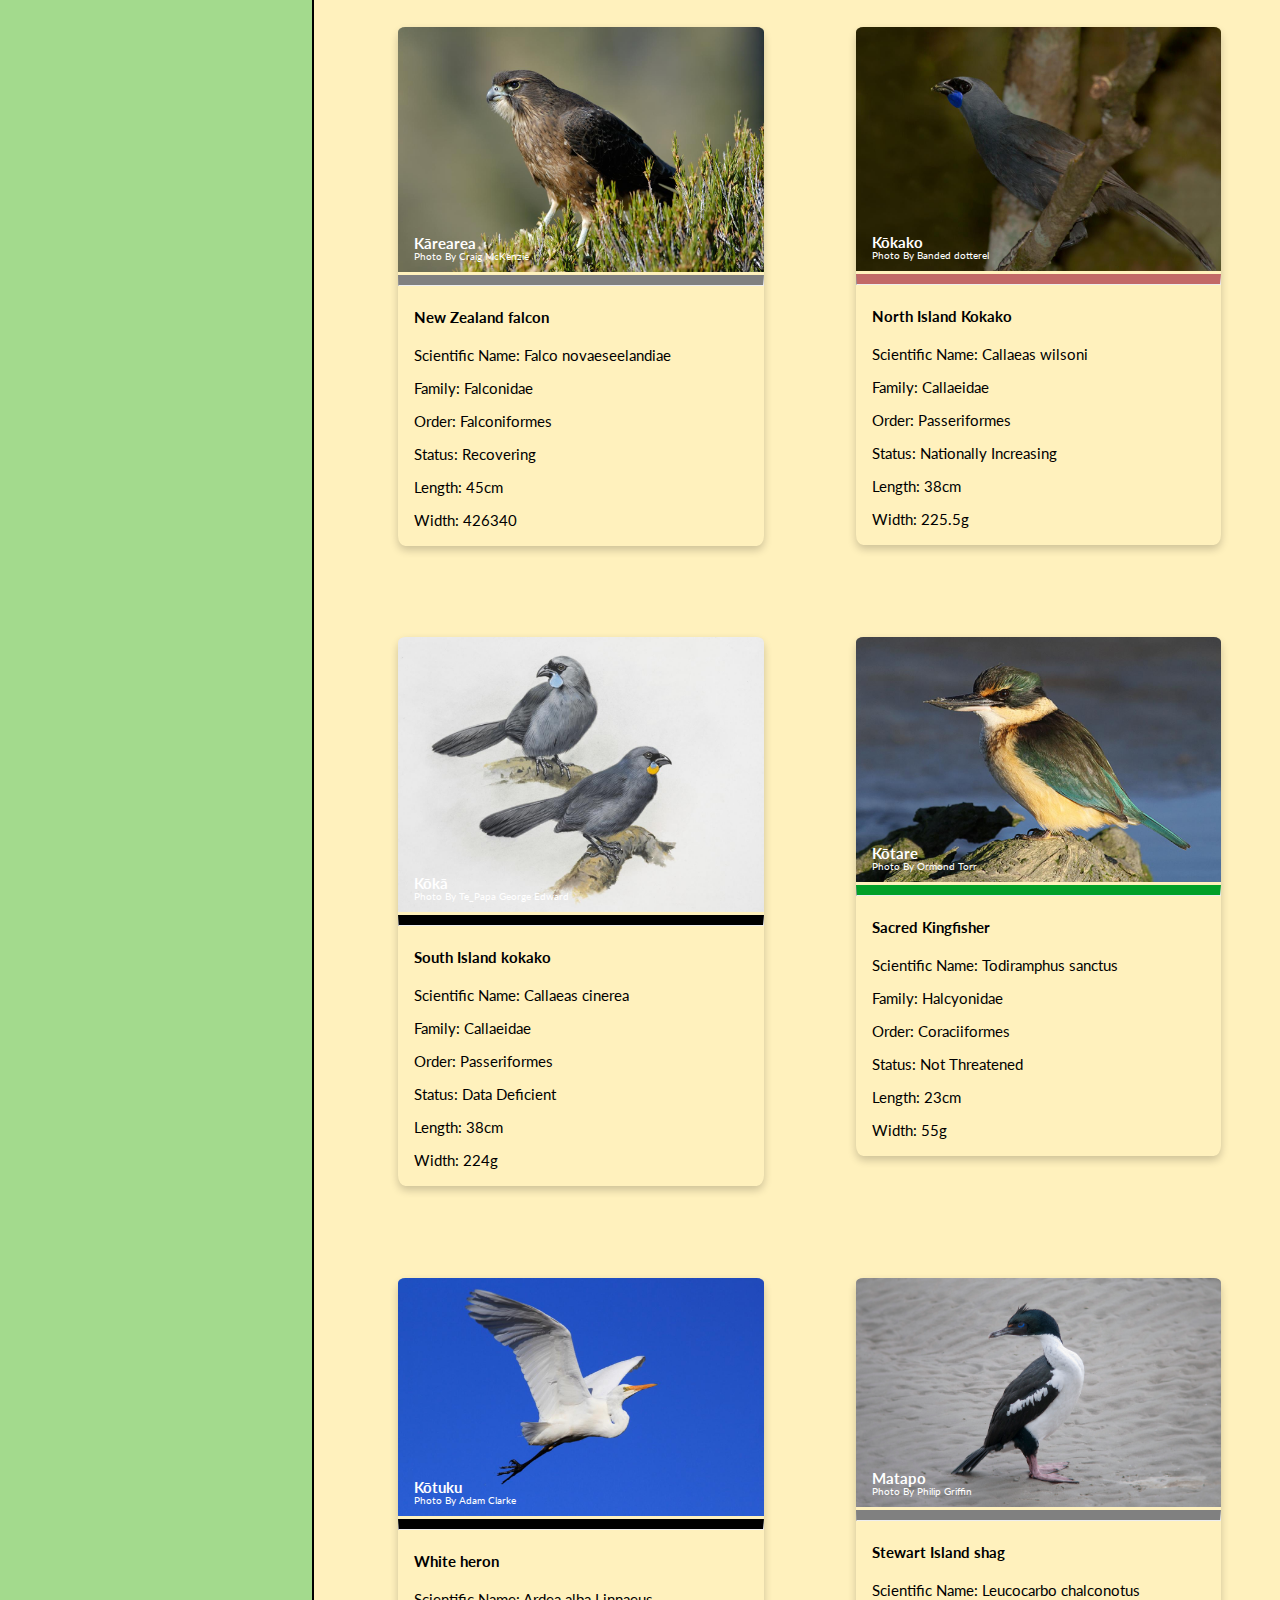
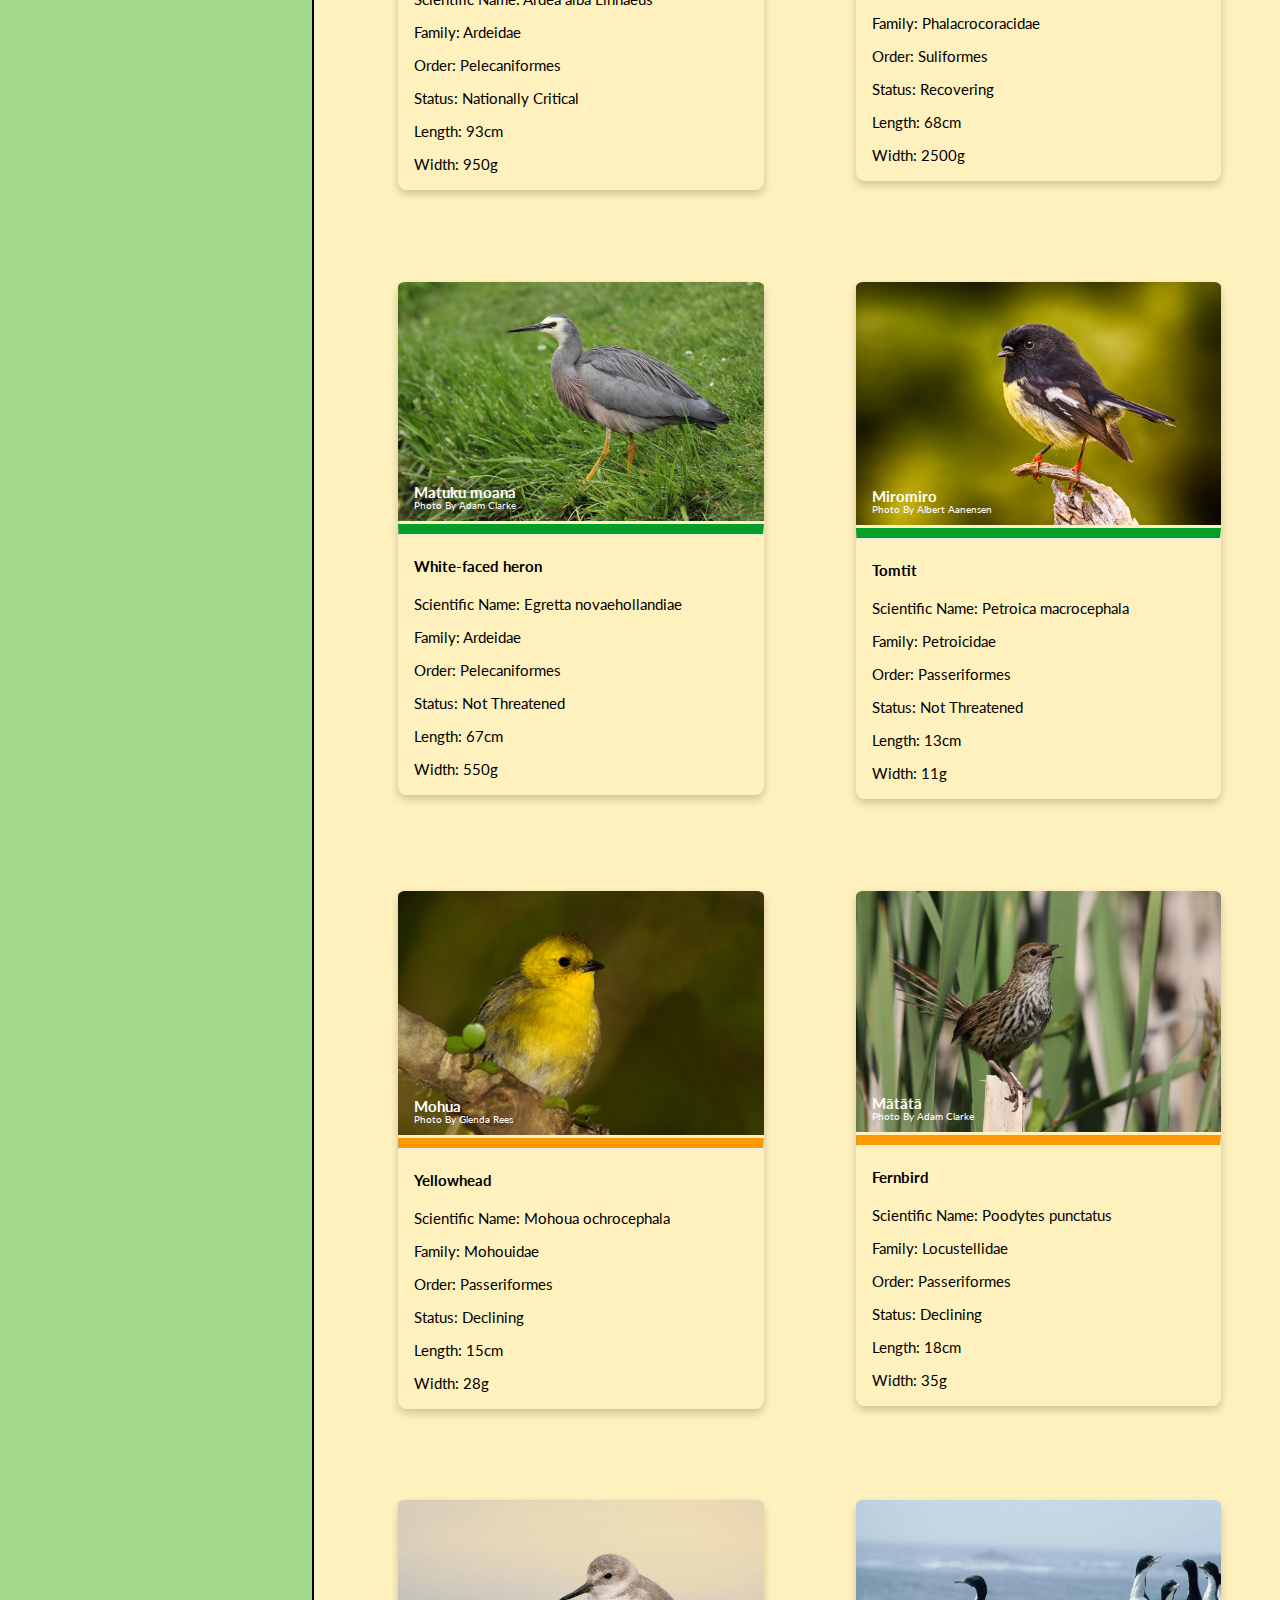
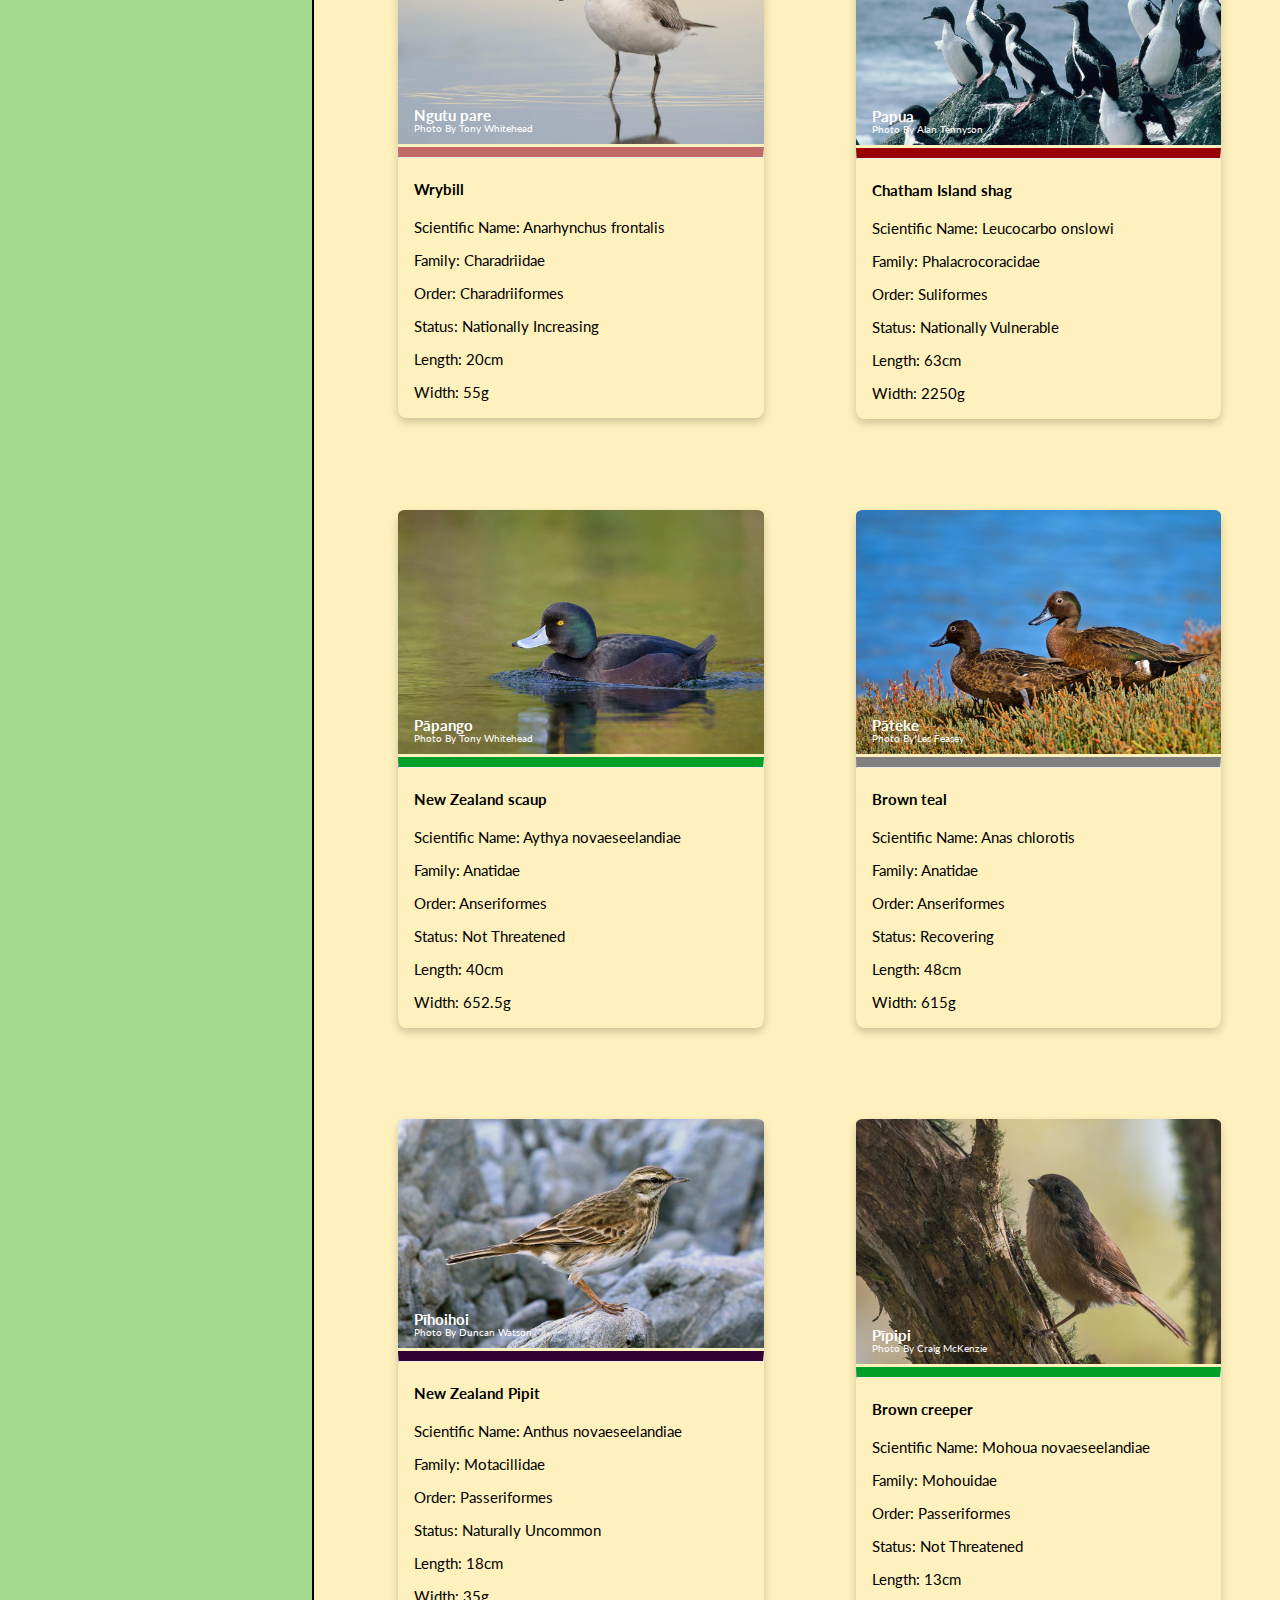
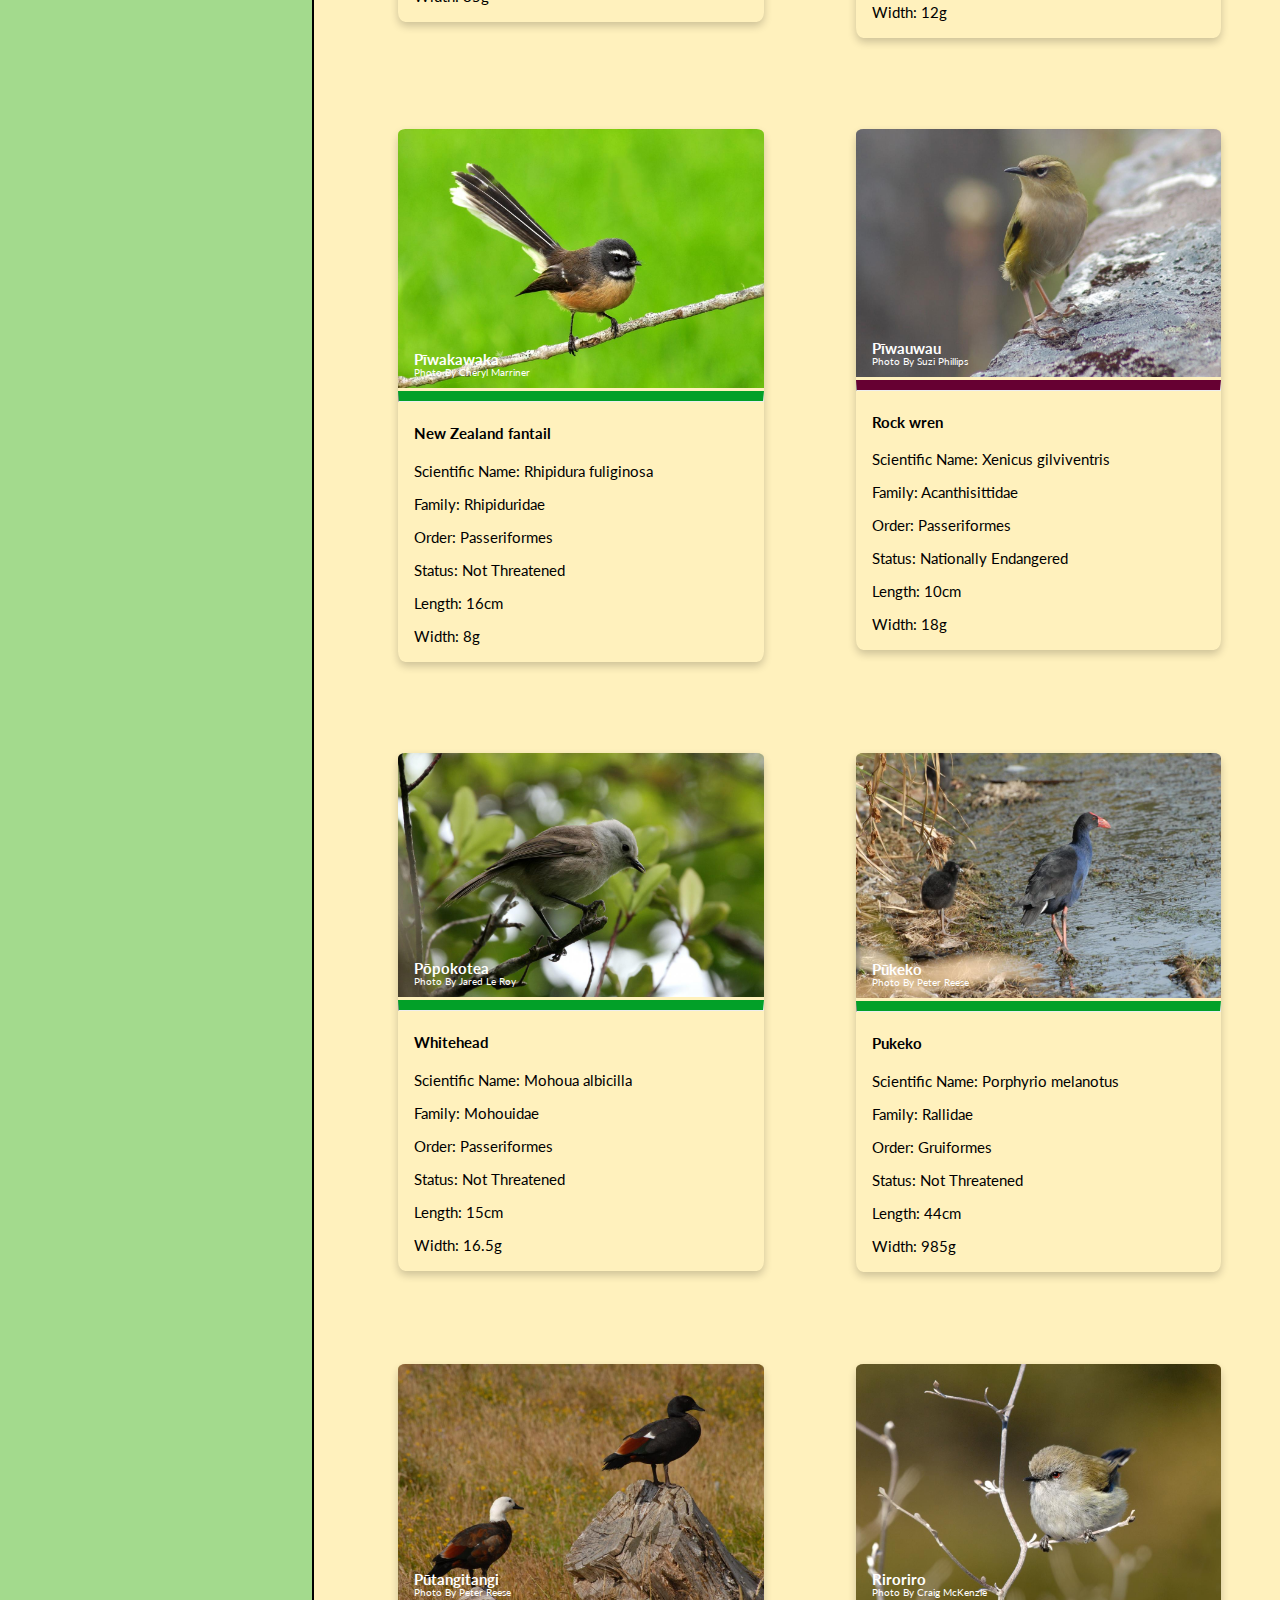
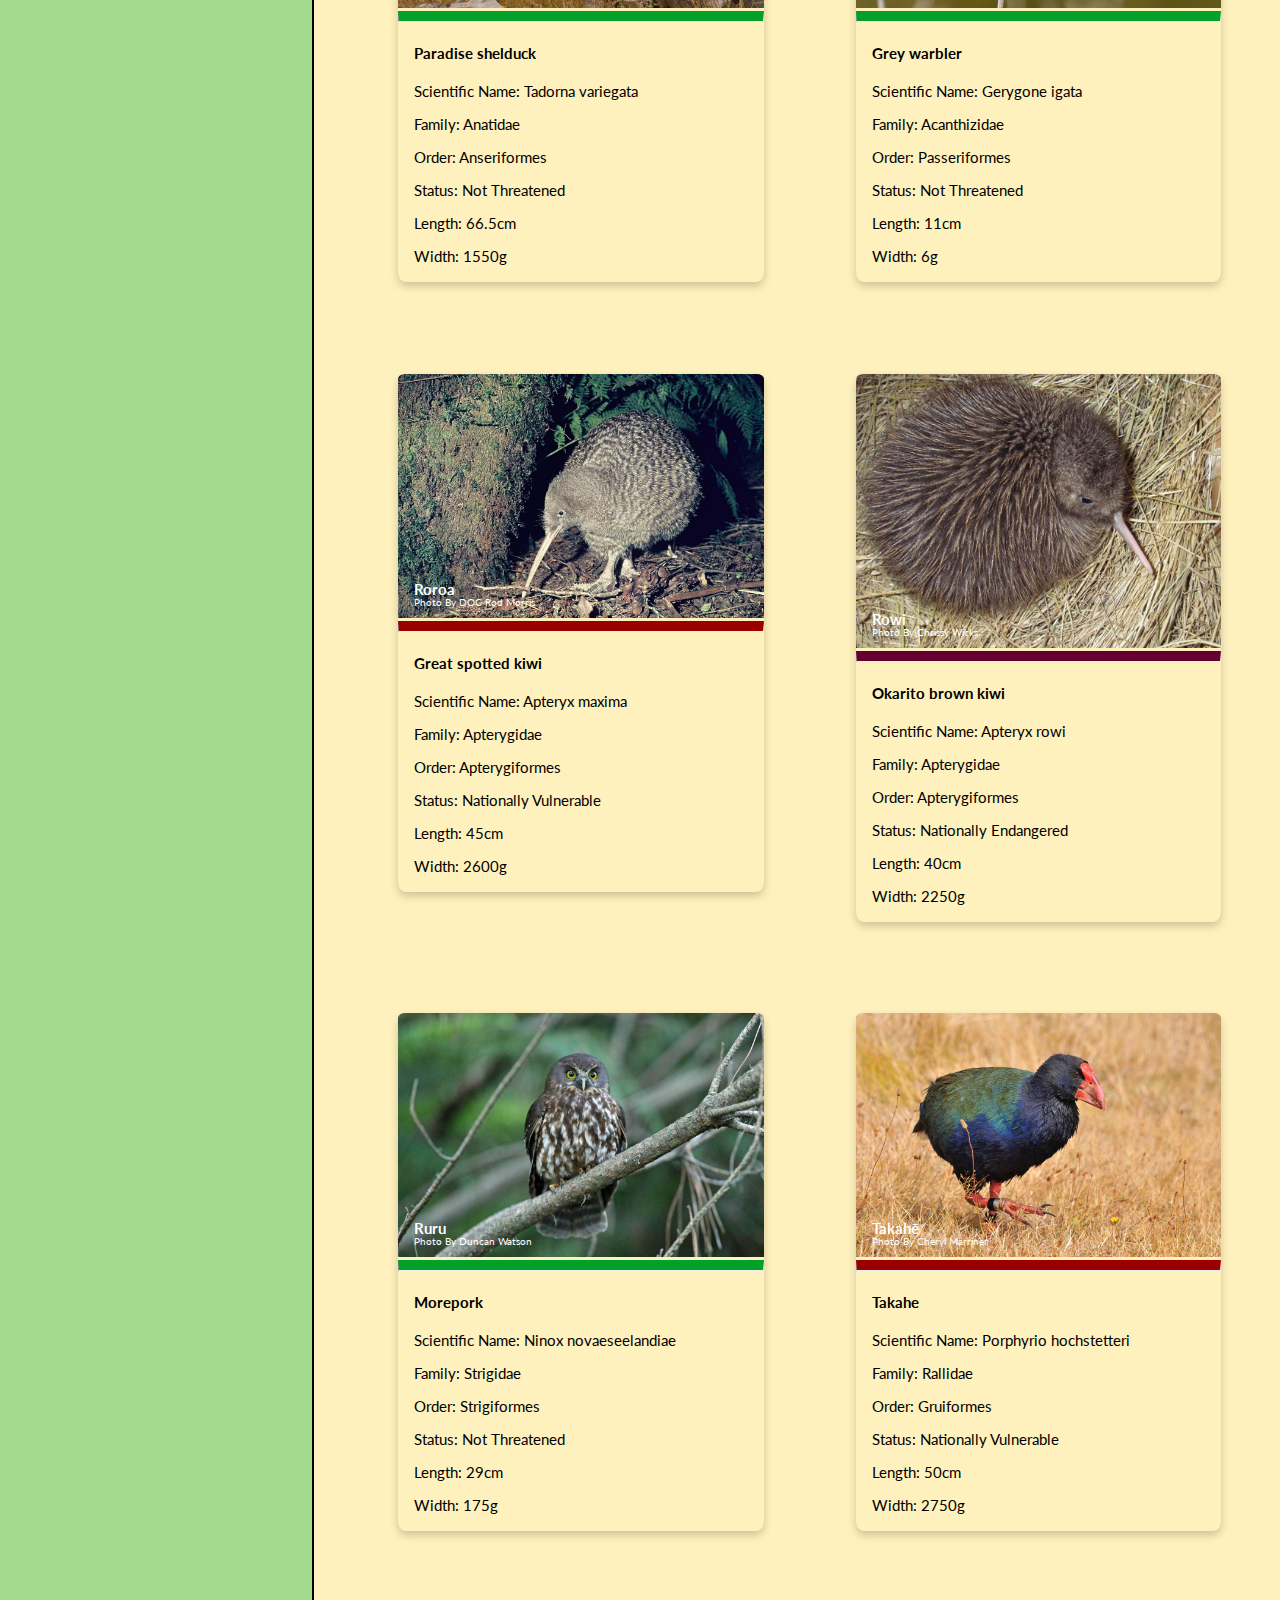
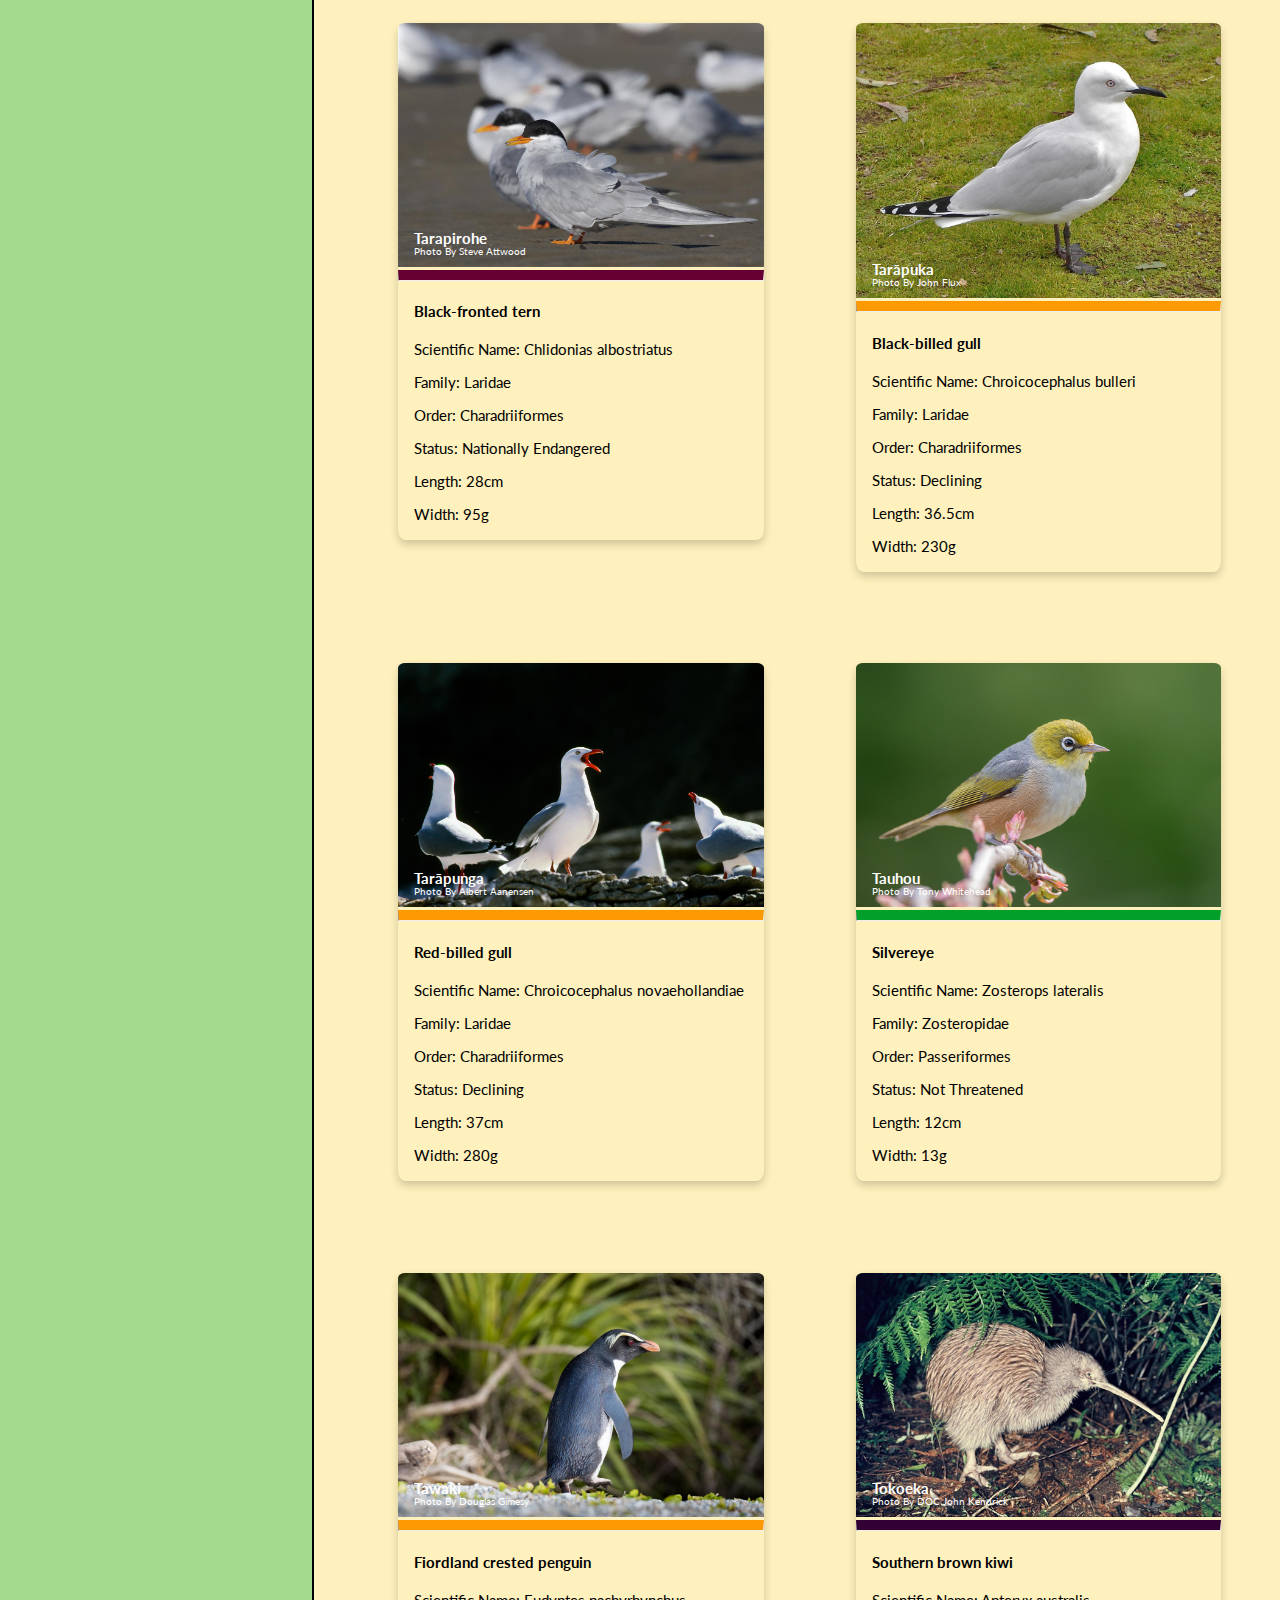
==== commit 248eb4e5: "adding basic search filter" ====
--- a/index-real.html
+++ b/index-real.html
@@ -15,7 +15,7 @@
             <br>
 
             <label for="search-box">Search</label><br>
-            <input type="text">
+            <input type="text" id="search-filter">
 
             <br><br>
 
@@ -48,7 +48,7 @@
 
             <br><br>
 
-            <button>FILTER RESULTS</button>
+            <button onclick="searchFilter()">FILTER RESULTS</button>
 
             <br><br>
 
@@ -105,11 +105,12 @@
 
             <br>
 
-            <label for="conservation-location">Conservation status from <a href="https://www.doc.govt.nz">DOC website</a></label>
+            <label for="conservation-location">Conservation status from <a href="https://www.doc.govt.nz">DOC
+                    website</a></label>
 
         </div>
 
-        <section>          
+        <section>
 
         </section>
     </div>
--- a/style-2real.css
+++ b/style-2real.css
@@ -7,14 +7,13 @@
 
     FONTS
 font-family: 'Palanquin Dark', sans-serif;
-font-family: 'Roboto', sans-serif;
+font-family: 'Lato', sans-serif;
 */
 
-@import url('https://fonts.googleapis.com/css2?family=Palanquin+Dark&family=Roboto&display=swap');
-
+@import url('https://fonts.googleapis.com/css2?family=Lato&family=Palanquin+Dark&display=swap');
 
 * {
-    font-family: 'Roboto', sans-serif;
+    font-family: 'Lato', sans-serif;
     font-size: 15px;
     box-sizing: border-box;
 }
@@ -38,8 +37,7 @@
     padding: 2% 2% 2% 2%;
 }
 
-header,
-footer,
+
 article,
 nav,
 aside {
@@ -48,12 +46,12 @@
 
 header,
 footer {
-    height: 10vh;
+    text-align: center;
+    padding: 3%;
     background: #146356;
-    padding: 3%;
-    color: white;
-    text-align: center;
+    color: white;
     font-family: 'Palanquin Dark', sans-serif;
+    margin: auto;
 }
 
 header {
@@ -64,9 +62,10 @@
     color: #A3DA8D;
 }
 
-section{
+section {
     width: 75%;
 }
+
 /* SIDEBAR STYLING */
 
 .side-filter a {
@@ -113,65 +112,109 @@
 
 #nt {
     background-color: #02a028;
+    color: #02a028;
 }
 
 #nu {
     background-color: #649a31;
+    color: #649a31;
 }
 
 #r {
     background-color: #99cb68;
+    color: #99cb68;
 }
 
 #rec {
     background-color: #fecc33;
+    color: #fecc33;
 }
 
 #d {
     background-color: #fe9a01;
+    color: #fe9a01;
 }
 
 #ni {
     background-color: #c26967;
+    color: #c26967;
 }
 
 #nv {
     background-color: #9b0000;
+    color: #9b0000;
 }
 
 #ne {
     background-color: #660032;
+    color: #660032;
 }
 
 #nc {
     background-color: #320033;
+    color: #320033;
 }
 
 #ex {
     background-color: black;
+    color: black;
 }
 
 /* CARDS STYLING */
 
 img {
     width: 100%;
+    border-radius: 2% 2% 0 0;
 }
 
 .card {
-    /* Add shadows to create the "card" effect */
     box-shadow: 0 4px 8px 0 rgba(0, 0, 0, 0.2);
+    border-radius: 2%;
     transition: 0.3s;
     width: 40%;
-    float: left;
     margin: 5%;
-}
-
-/* On mouse-over, add a deeper shadow */
+
+    display: inline-block;
+    vertical-align: top;
+}
+
 .card:hover {
     box-shadow: 0 8px 16px 0 rgba(0, 0, 0, 0.2);
 }
 
-/* Add some padding inside the card container */
 .container {
     padding: 2px 16px;
+}
+
+.img-container {
+    position: relative;
+    text-align: center;
+}
+
+.maori-position {
+    color: white;
+    position: absolute;
+    bottom: 8px;
+    left: 16px;
+
+}
+
+.credit-position {
+    color: white;
+    position: absolute;
+    font-size: 10px;
+    bottom: 3px;
+    left: 16px;
+}
+
+.card>hr {
+    border-top: 10px solid;
+    padding: 0;
+    margin: 0;
+}
+
+/* SEARCH FILTER */
+
+.is-hidden {
+    display: none;
 }